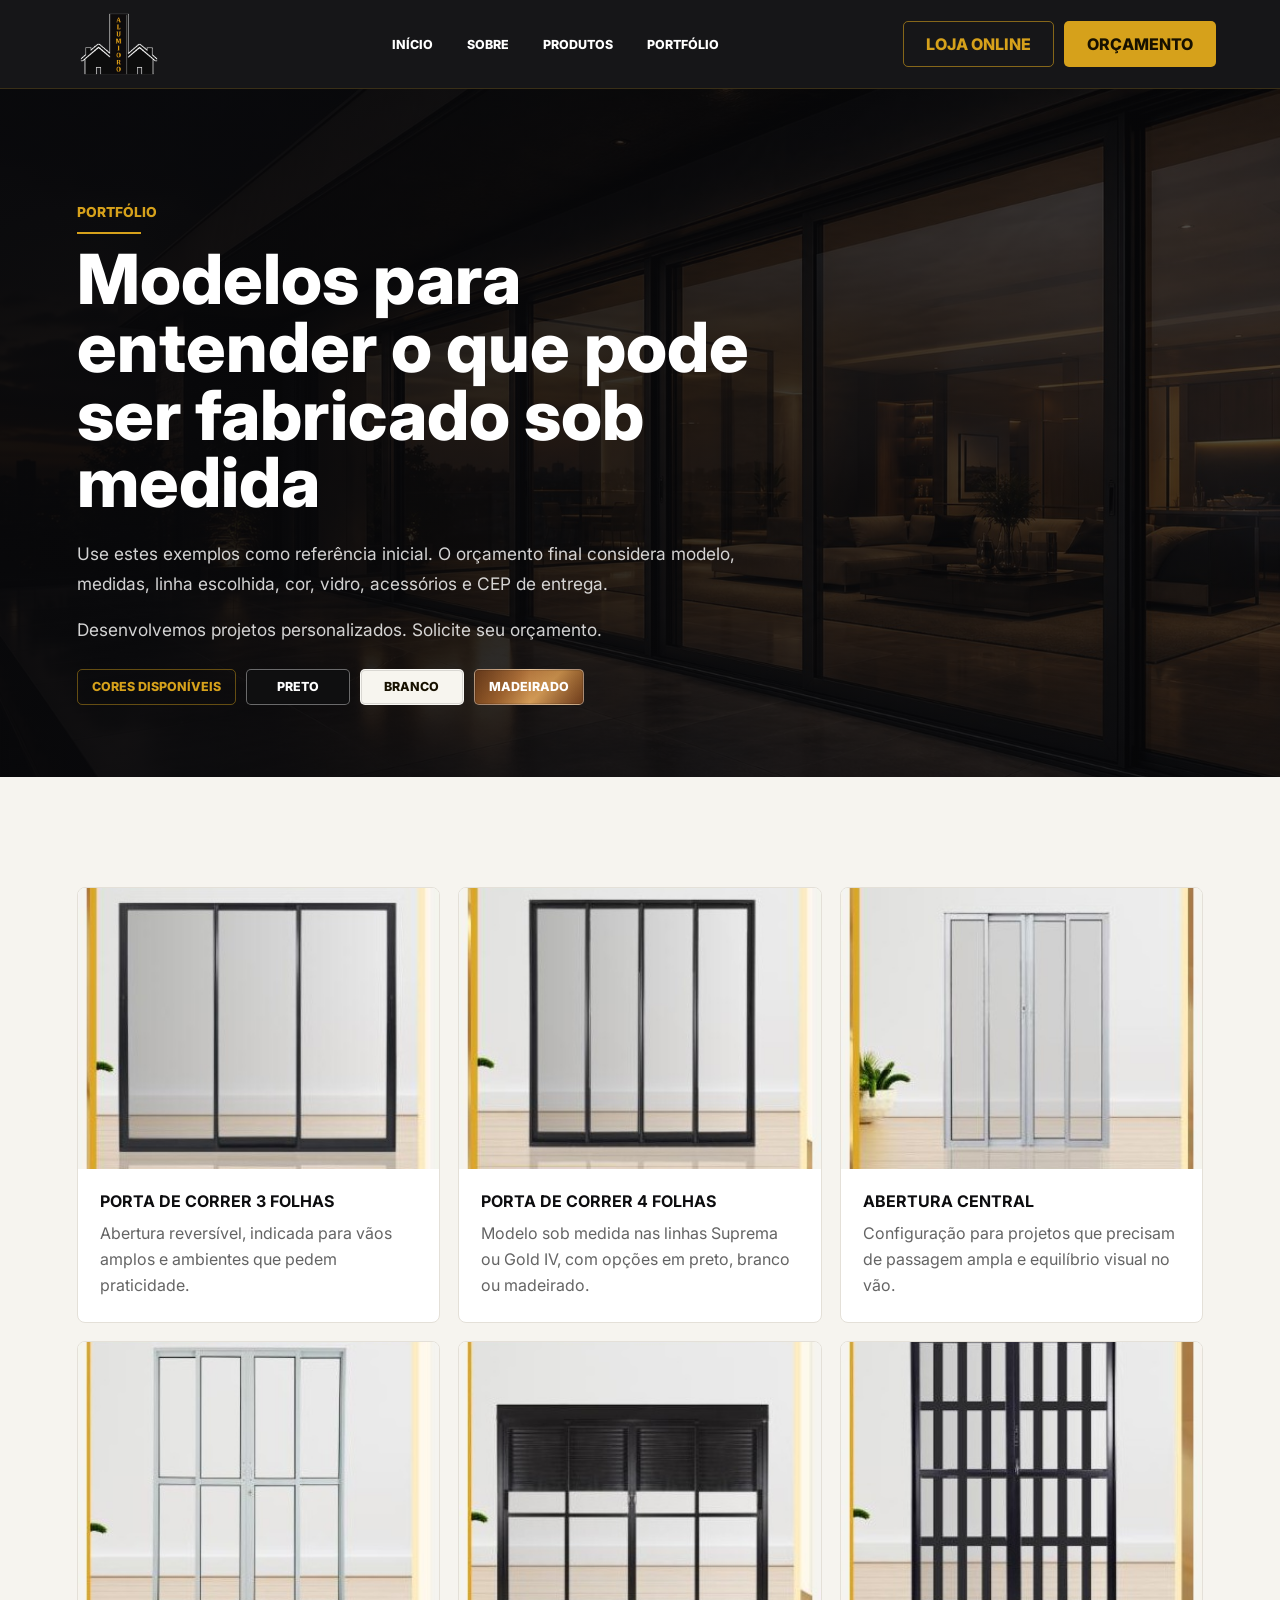
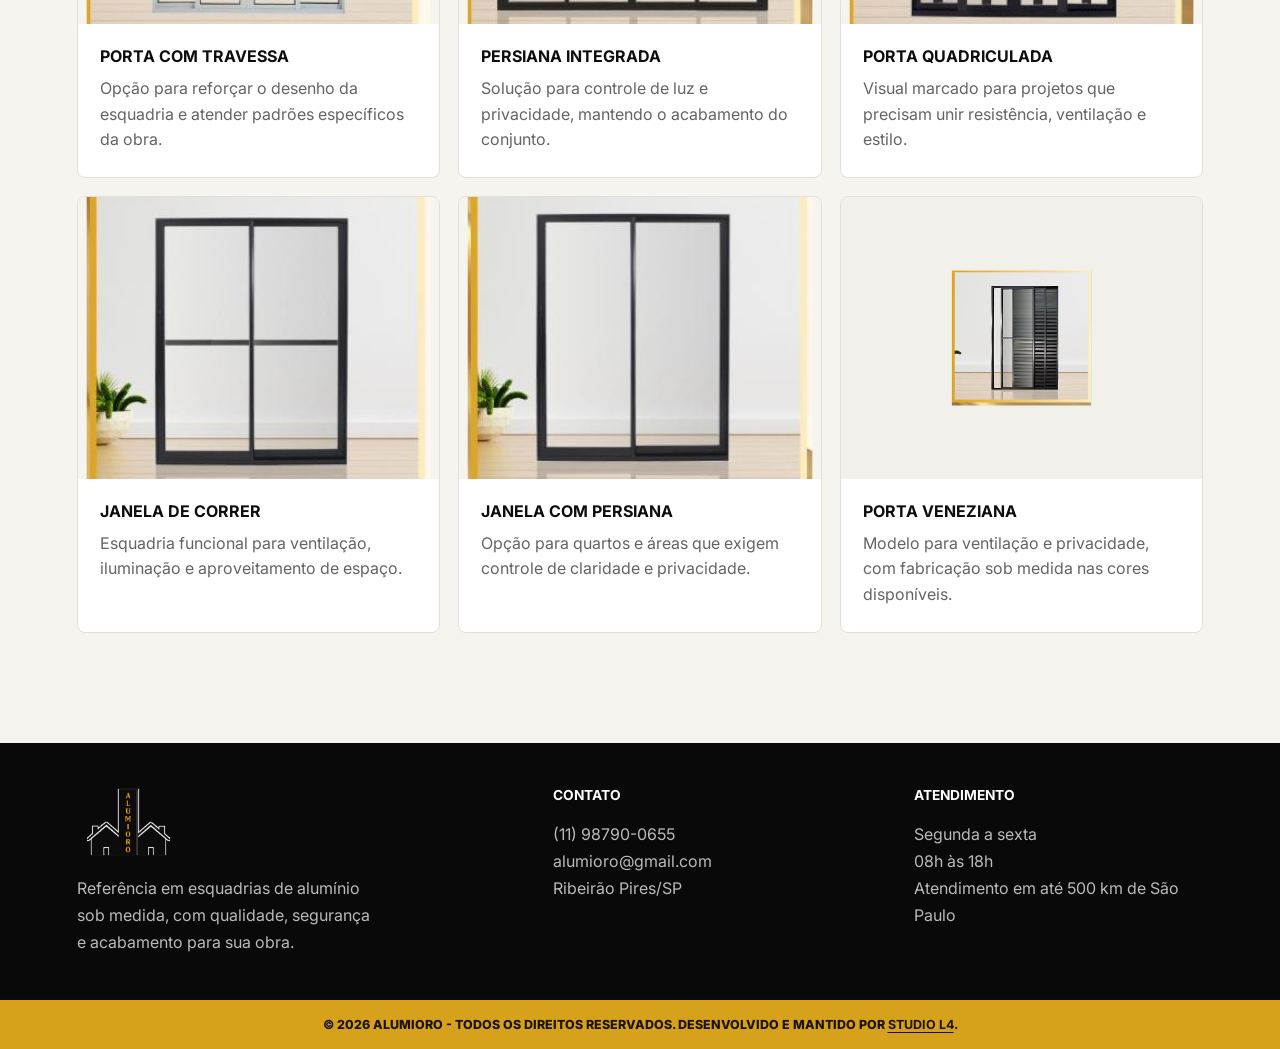
==== demonstracao.html @ f5960795 "Melhora imagem do card porta veneziana" ====
<!doctype html>
<html lang="pt-BR">
  <head>
    <meta charset="utf-8">
    <meta name="viewport" content="width=device-width, initial-scale=1">
    <meta name="description" content="Portfólio de portas, janelas e esquadrias de alumínio sob medida fabricadas pela Alumioro.">
    <title>Portfólio | Alumioro</title>
    <link rel="preconnect" href="https://fonts.googleapis.com">
    <link rel="preconnect" href="https://fonts.gstatic.com" crossorigin>
    <link href="https://fonts.googleapis.com/css2?family=Inter:wght@400;500;600;700;800&display=swap" rel="stylesheet">
    <link rel="stylesheet" href="styles.css">
  </head>
  <body>
    <header class="site-header" data-header>
      <a class="brand" href="index.html#inicio" aria-label="Alumioro">
        <img src="assets/images/logo-menu.png" alt="Alumioro">
      </a>
      <button class="menu-toggle" type="button" aria-label="Abrir menu" aria-expanded="false" data-menu-toggle>
        <span></span>
        <span></span>
        <span></span>
      </button>
      <nav class="site-nav" data-nav>
        <a href="index.html#inicio">Início</a>
        <a href="index.html#sobre">Sobre</a>
        <a href="index.html#produtos">Produtos</a>
        <a href="demonstracao.html">Portfólio</a>
      </nav>
      <div class="header-actions">
        <a class="header-cta online-store" href="https://www.mercadolivre.com.br/pagina/alumioroltda" target="_blank" rel="noopener">Loja online</a>
        <a class="header-cta" href="https://wa.me/5511987900655?text=ALUMIORO%20-%20IZABEL%2C%20ol%C3%A1.%20Envio%20os%20modelos%2C%20medidas%20e%20CEP%20para%20or%C3%A7amento." target="_blank" rel="noopener">Orçamento</a>
      </div>
    </header>

    <main>
      <section class="page-hero">
        <div class="section-heading">
          <p class="eyebrow">Portfólio</p>
          <h1>Modelos para entender o que pode ser fabricado sob medida</h1>
          <p>Use estes exemplos como referência inicial. O orçamento final considera modelo, medidas, linha escolhida, cor, vidro, acessórios e CEP de entrega.</p>
          <p>Desenvolvemos projetos personalizados. Solicite seu orçamento.</p>
          <div class="color-note" aria-label="Cores disponíveis">
            <span>Cores disponíveis</span>
            <strong class="color-swatch color-black">Preto</strong>
            <strong class="color-swatch color-white">Branco</strong>
            <strong class="color-swatch color-wood">Madeirado</strong>
          </div>
        </div>
      </section>

      <section class="section showcase-page">
        <div class="showcase-grid">
          <article class="showcase-card">
            <img src="assets/images/produtos/porta-correr-3-folhas.jpg" alt="Porta de correr de 3 folhas em alumínio">
            <h3>Porta de correr 3 folhas</h3>
            <p>Abertura reversível, indicada para vãos amplos e ambientes que pedem praticidade.</p>
          </article>
          <article class="showcase-card">
            <img src="assets/images/produtos/porta-correr-4-folhas.jpg" alt="Porta de correr de 4 folhas em alumínio">
            <h3>Porta de correr 4 folhas</h3>
            <p>Modelo sob medida nas linhas Suprema ou Gold IV, com opções em preto, branco ou madeirado.</p>
          </article>
          <article class="showcase-card">
            <img src="assets/images/produtos/porta-correr-central.jpg" alt="Porta de correr com abertura central">
            <h3>Abertura central</h3>
            <p>Configuração para projetos que precisam de passagem ampla e equilíbrio visual no vão.</p>
          </article>
          <article class="showcase-card">
            <img src="assets/images/produtos/porta-com-travessa.jpg" alt="Porta de correr com travessa">
            <h3>Porta com travessa</h3>
            <p>Opção para reforçar o desenho da esquadria e atender padrões específicos da obra.</p>
          </article>
          <article class="showcase-card">
            <img src="assets/images/produtos/porta-persiana-integrada.jpg" alt="Porta de correr com persiana integrada">
            <h3>Persiana integrada</h3>
            <p>Solução para controle de luz e privacidade, mantendo o acabamento do conjunto.</p>
          </article>
          <article class="showcase-card">
            <img src="assets/images/produtos/porta-quadriculada.jpg" alt="Porta quadriculada francesa de correr">
            <h3>Porta quadriculada</h3>
            <p>Visual marcado para projetos que precisam unir resistência, ventilação e estilo.</p>
          </article>
          <article class="showcase-card">
            <img src="assets/images/produtos/janela-correr.jpg" alt="Janela de correr em alumínio">
            <h3>Janela de correr</h3>
            <p>Esquadria funcional para ventilação, iluminação e aproveitamento de espaço.</p>
          </article>
          <article class="showcase-card">
            <img src="assets/images/produtos/janela-persiana.jpg" alt="Janela de alumínio com persiana">
            <h3>Janela com persiana</h3>
            <p>Opção para quartos e áreas que exigem controle de claridade e privacidade.</p>
          </article>
          <article class="showcase-card">
            <img src="assets/images/produtos/janela-veneziana.jpg" alt="Porta veneziana em alumínio">
            <h3>Porta Veneziana</h3>
            <p>Modelo para ventilação e privacidade, com fabricação sob medida nas cores disponíveis.</p>
          </article>
        </div>
      </section>

    </main>

    <footer class="site-footer">
      <div class="footer-grid">
        <div class="footer-brand">
          <img src="assets/images/logo-menu.png" alt="Alumioro">
          <p>Referência em esquadrias de alumínio sob medida, com qualidade, segurança e acabamento para sua obra.</p>
        </div>
        <div>
          <h2>Contato</h2>
          <a href="https://wa.me/5511987900655?text=ALUMIORO%20-%20IZABEL%20agradece%20seu%20contato.%20Envie%20os%20modelos%20e%20medidas%20que%20precisa%2C%20com%20o%20CEP%20da%20regi%C3%A3o%20de%20entrega%2C%20que%20fa%C3%A7o%20seu%20or%C3%A7amento!" target="_blank" rel="noopener">(11) 98790-0655</a>
          <a href="mailto:alumioro@gmail.com">alumioro@gmail.com</a>
          <p>Ribeirão Pires/SP</p>
        </div>
        <div>
          <h2>Atendimento</h2>
          <p>Segunda a sexta</p>
          <p>08h às 18h</p>
          <p>Atendimento em até 500 km de São Paulo</p>
        </div>
      </div>
      <div class="footer-bottom">
        <p>© 2026 Alumioro - Todos os direitos reservados. Desenvolvido e mantido por <a href="https://studiol4rj-design.github.io/studiol4/" target="_blank" rel="noopener"><strong>Studio L4</strong></a>.</p>
      </div>
    </footer>

    <script src="script.js"></script>
  </body>
</html>
---- styles.css ----
:root {
  --ink: #0d0d0f;
  --panel: #151517;
  --muted: #646464;
  --line: #e4e0d8;
  --paper: #f6f4ef;
  --gold: #d6a11b;
  --gold-dark: #9b6e08;
  --white: #ffffff;
}

* {
  box-sizing: border-box;
}

html {
  scroll-behavior: smooth;
}

body {
  margin: 0;
  font-family: "Inter", Arial, sans-serif;
  color: var(--ink);
  background: var(--paper);
}

img {
  display: block;
  max-width: 100%;
}

a {
  color: inherit;
  text-decoration: none;
}

.showroom-modal {
  position: fixed;
  inset: 0;
  z-index: 60;
  display: grid;
  place-items: center;
  padding: 20px;
  background: rgba(0, 0, 0, 0.68);
}

.showroom-modal.is-hidden {
  display: none;
}

.showroom-card {
  position: relative;
  width: min(460px, 100%);
  padding: 34px;
  border: 1px solid rgba(214, 161, 27, 0.42);
  border-radius: 8px;
  color: var(--white);
  background: #101012;
  box-shadow: 0 26px 80px rgba(0, 0, 0, 0.45);
}

.showroom-card h2 {
  margin-bottom: 14px;
  font-size: clamp(1.8rem, 5vw, 2.6rem);
  line-height: 1.05;
}

.showroom-card p:not(.eyebrow) {
  margin-bottom: 22px;
  color: rgba(255, 255, 255, 0.78);
  line-height: 1.6;
}

.showroom-close {
  position: absolute;
  top: 10px;
  right: 10px;
  width: 36px;
  height: 36px;
  border: 0;
  color: rgba(255, 255, 255, 0.74);
  background: transparent;
  font-size: 2rem;
  line-height: 1;
  cursor: pointer;
}

.showroom-close:hover,
.showroom-close:focus-visible {
  color: var(--gold);
}

.showroom-fixed {
  position: fixed;
  right: 18px;
  bottom: 18px;
  z-index: 30;
  display: grid;
  gap: 2px;
  min-width: 190px;
  padding: 12px 16px;
  border-radius: 8px;
  border: 1px solid rgba(214, 161, 27, 0.5);
  color: #171100;
  background: var(--gold);
  box-shadow: 0 16px 34px rgba(0, 0, 0, 0.25);
  text-transform: uppercase;
}

.showroom-fixed span {
  font-size: 0.7rem;
  font-weight: 800;
}

.showroom-fixed strong {
  font-size: 1rem;
}

.site-header {
  position: sticky;
  top: 0;
  z-index: 20;
  display: grid;
  grid-template-columns: 140px 1fr 310px;
  align-items: center;
  gap: 28px;
  min-height: 86px;
  padding: 12px clamp(18px, 5vw, 72px);
  background: rgba(13, 13, 15, 0.96);
  color: var(--white);
  border-bottom: 1px solid rgba(214, 161, 27, 0.18);
}

.brand img {
  width: 110px;
  height: 64px;
  object-fit: contain;
}

.site-nav {
  justify-self: center;
  display: flex;
  align-items: center;
  gap: clamp(16px, 3vw, 34px);
  font-size: 0.78rem;
  font-weight: 800;
  text-transform: uppercase;
}

.site-nav a {
  position: relative;
  padding: 12px 0;
}

.site-nav a::after {
  position: absolute;
  left: 0;
  bottom: 4px;
  width: 0;
  height: 2px;
  content: "";
  background: var(--gold);
  transition: width 180ms ease;
}

.site-nav a:hover::after,
.site-nav a:focus-visible::after {
  width: 100%;
}

.header-actions {
  display: flex;
  align-items: center;
  justify-content: flex-end;
  gap: 10px;
}

.header-cta,
.button {
  display: inline-flex;
  align-items: center;
  justify-content: center;
  min-height: 46px;
  padding: 0 22px;
  border-radius: 5px;
  border: 1px solid transparent;
  font-weight: 800;
  text-transform: uppercase;
  white-space: nowrap;
  letter-spacing: 0;
}

.header-cta,
.button.primary {
  background: var(--gold);
  color: #171100;
}

.header-cta.online-store {
  border-color: rgba(214, 161, 27, 0.58);
  background: transparent;
  color: var(--gold);
}

.button.secondary {
  border-color: rgba(255, 255, 255, 0.42);
  color: var(--white);
}

.button.secondary.dark {
  border-color: rgba(214, 161, 27, 0.72);
  color: var(--gold);
}

.menu-toggle {
  display: none;
  width: 44px;
  height: 44px;
  padding: 0;
  border: 0;
  background: transparent;
}

.menu-toggle span {
  display: block;
  width: 24px;
  height: 2px;
  margin: 5px auto;
  background: var(--white);
}

.hero {
  position: relative;
  min-height: calc(100vh - 86px);
  display: grid;
  align-items: center;
  overflow: hidden;
  padding: clamp(56px, 9vw, 118px) clamp(20px, 6vw, 86px);
  color: var(--white);
  background:
    linear-gradient(90deg, rgba(8, 8, 10, 0.98) 0%, rgba(8, 8, 10, 0.84) 36%, rgba(8, 8, 10, 0.35) 66%, rgba(8, 8, 10, 0.08) 100%),
    linear-gradient(180deg, rgba(8, 8, 10, 0.18), rgba(8, 8, 10, 0.3)),
    url("assets/images/hero-esquadrias.jpg") center right / cover no-repeat;
}

.hero-content {
  position: relative;
  z-index: 2;
  width: min(720px, 100%);
}

.eyebrow {
  margin: 0 0 12px;
  color: var(--gold);
  font-size: 0.86rem;
  font-weight: 800;
  text-transform: uppercase;
}

.eyebrow::after {
  display: block;
  width: 64px;
  height: 2px;
  margin-top: 12px;
  content: "";
  background: var(--gold);
}

.section-heading.center .eyebrow::after {
  margin-inline: auto;
}

h1,
h2,
h3,
p {
  margin-top: 0;
}

h1 {
  max-width: 680px;
  margin-bottom: 22px;
  font-size: clamp(2.6rem, 7vw, 5.9rem);
  line-height: 0.98;
  font-weight: 800;
}

.hero-copy {
  max-width: 560px;
  margin-bottom: 30px;
  color: rgba(255, 255, 255, 0.88);
  font-size: clamp(1.04rem, 2vw, 1.28rem);
  line-height: 1.65;
}

.hero-actions {
  display: flex;
  flex-wrap: wrap;
  gap: 14px;
  margin-bottom: 38px;
}

.hero-budget {
  gap: 10px;
  min-height: 52px;
  padding-inline: 24px;
  box-shadow: 0 14px 28px rgba(214, 161, 27, 0.24);
}

.hero-budget svg {
  width: 20px;
  height: 20px;
}

.hero-budget svg path,
.hero-budget svg rect {
  fill: none;
  stroke: currentColor;
  stroke-width: 2.2;
  stroke-linecap: round;
  stroke-linejoin: round;
}

.hero-points {
  display: grid;
  grid-template-columns: repeat(3, minmax(0, 1fr));
  gap: 0;
  max-width: 680px;
}

.hero-points span {
  min-height: 86px;
  display: flex;
  flex-direction: column;
  align-items: center;
  justify-content: center;
  gap: 10px;
  padding: 10px 18px;
  color: rgba(255, 255, 255, 0.86);
  font-size: 0.83rem;
  font-weight: 800;
  text-align: center;
  text-transform: uppercase;
}

.hero-points span + span {
  border-left: 1px solid rgba(255, 255, 255, 0.16);
}

.hero-points svg {
  width: 52px;
  height: 52px;
  color: var(--gold);
}

.hero-points svg path,
.hero-points svg circle {
  fill: none;
  stroke: currentColor;
  stroke-width: 3.2;
  stroke-linecap: round;
  stroke-linejoin: round;
}

.intro-strip {
  padding: 18px clamp(20px, 6vw, 86px);
  background: var(--gold);
  color: #1b1300;
  font-weight: 800;
  text-align: center;
}

.intro-strip p {
  margin: 0;
  font-size: clamp(1.06rem, 2vw, 1.45rem);
  line-height: 1.2;
}

.section {
  padding: clamp(64px, 9vw, 110px) clamp(20px, 6vw, 86px);
}

.page-hero {
  padding: clamp(64px, 9vw, 118px) clamp(20px, 6vw, 86px) clamp(40px, 6vw, 72px);
  color: var(--white);
  background:
    linear-gradient(90deg, rgba(8, 8, 10, 0.94), rgba(8, 8, 10, 0.7)),
    url("assets/images/hero-esquadrias.jpg") center right / cover no-repeat;
}

.page-hero .section-heading {
  margin-bottom: 0;
}

.page-hero h1 {
  font-size: clamp(2.4rem, 5.4vw, 4.8rem);
}

.page-hero p:not(.eyebrow) {
  max-width: 680px;
  color: rgba(255, 255, 255, 0.82);
  font-size: 1.08rem;
  line-height: 1.7;
}

.color-note {
  display: flex;
  flex-wrap: wrap;
  gap: 10px;
  align-items: center;
  margin-top: 24px;
}

.color-note span,
.color-swatch {
  display: inline-flex;
  align-items: center;
  justify-content: center;
  min-height: 36px;
  padding: 0 14px;
  border-radius: 5px;
  font-size: 0.78rem;
  font-weight: 800;
  text-transform: uppercase;
}

.color-note span {
  color: var(--gold);
  border: 1px solid rgba(214, 161, 27, 0.44);
}

.color-swatch {
  min-width: 104px;
  border: 1px solid rgba(255, 255, 255, 0.38);
  box-shadow: inset 0 0 0 1px rgba(0, 0, 0, 0.12);
}

.color-black {
  color: var(--white);
  background: #0f0f10;
}

.color-white {
  color: #171100;
  background: #f7f5ef;
}

.color-wood {
  color: #ffffff;
  background:
    linear-gradient(90deg, rgba(77, 42, 18, 0.32), rgba(255, 255, 255, 0.08), rgba(77, 42, 18, 0.26)),
    linear-gradient(135deg, #6f3f1d 0%, #a7652a 36%, #d0944a 62%, #7a431f 100%);
}

.section-heading {
  max-width: 760px;
  margin-bottom: 32px;
}

.section-heading.center {
  margin-inline: auto;
  text-align: center;
}

.section h2 {
  font-size: clamp(2rem, 4vw, 3.2rem);
  line-height: 1.08;
}

.about-grid {
  display: grid;
  grid-template-columns: repeat(2, minmax(0, 1fr));
  gap: 28px;
  color: #343434;
  font-size: 1.08rem;
  line-height: 1.8;
}

.about {
  padding-block: clamp(42px, 5vw, 68px);
}

.about .section-heading {
  margin-bottom: 22px;
}

.values-grid {
  display: grid;
  grid-template-columns: repeat(3, minmax(0, 1fr));
  gap: 16px;
  margin-top: 20px;
}

.values-grid article {
  min-height: 190px;
  padding: 26px;
  border-left: 4px solid var(--gold);
  border-radius: 8px;
  background: var(--white);
}

.values-grid h3 {
  margin-bottom: 12px;
  font-size: 0.96rem;
  text-transform: uppercase;
}

.values-grid p {
  margin-bottom: 0;
  color: var(--muted);
  line-height: 1.65;
}

.products {
  padding-block: clamp(32px, 4.5vw, 54px);
  background: var(--white);
}

.products .section-heading {
  margin-bottom: 22px;
}

.product-grid {
  display: grid;
  grid-template-columns: repeat(4, minmax(0, 1fr));
  gap: 16px;
}

.product-card {
  min-height: 220px;
  padding: 24px 22px;
  border: 1px solid var(--line);
  border-radius: 8px;
  background: #fbfaf7;
  box-shadow: 0 12px 32px rgba(0, 0, 0, 0.05);
  text-align: center;
}

.product-visual {
  width: 104px;
  height: 80px;
  margin: 0 auto 18px;
  padding: 8px;
  color: var(--gold-dark);
  border: 0;
  border-radius: 0;
  background: transparent;
}

.product-visual rect,
.product-visual line,
.product-visual path,
.product-visual circle {
  fill: none;
  stroke: currentColor;
  stroke-width: 5;
  stroke-linecap: round;
  stroke-linejoin: round;
}

.product-card h3 {
  margin-bottom: 10px;
  font-size: 1rem;
  text-transform: uppercase;
}

.product-card p {
  margin-bottom: 0;
  color: var(--muted);
  line-height: 1.6;
}

.projects {
  padding-block: clamp(42px, 5vw, 68px);
  color: var(--white);
  background: var(--panel);
}

.projects .section-heading {
  margin-bottom: 22px;
}

.projects-grid {
  display: grid;
  grid-template-columns: repeat(4, minmax(0, 1fr));
  gap: 14px;
}

.projects-grid img {
  width: 100%;
  aspect-ratio: 1.22 / 1;
  object-fit: cover;
  object-position: center;
  border-radius: 4px;
  border: 1px solid rgba(214, 161, 27, 0.22);
}

.projects-action {
  display: flex;
  justify-content: center;
  margin-top: 18px;
}

.trust-band {
  display: grid;
  grid-template-columns: repeat(4, minmax(0, 1fr));
  padding: 0 clamp(20px, 6vw, 86px);
  background: var(--white);
}

.trust-band article {
  position: relative;
  display: grid;
  grid-template-columns: auto 1fr;
  gap: 18px;
  align-items: center;
  min-height: 118px;
  padding: 24px 24px;
  background: var(--white);
}

.trust-band article:not(:last-child)::after {
  position: absolute;
  top: 22px;
  right: 0;
  bottom: 22px;
  width: 1px;
  content: "";
  background: #e5e5e5;
}

.trust-icon {
  width: 54px;
  height: 54px;
  color: var(--gold);
  flex-shrink: 0;
}

.trust-icon path,
.trust-icon circle {
  fill: none;
  stroke: currentColor;
  stroke-width: 3;
  stroke-linecap: round;
  stroke-linejoin: round;
}

.trust-band h3 {
  margin-bottom: 6px;
  font-size: 0.86rem;
  color: var(--ink);
  font-weight: 800;
  text-transform: uppercase;
}

.trust-band p {
  margin-bottom: 0;
  color: var(--muted);
  font-size: 0.86rem;
  line-height: 1.45;
}

.showcase {
  background: var(--paper);
}

.showcase-page {
  background: var(--paper);
}

.showcase-grid {
  display: grid;
  grid-template-columns: repeat(3, minmax(0, 1fr));
  gap: 18px;
}

.showcase-card {
  overflow: hidden;
  border: 1px solid var(--line);
  border-radius: 8px;
  background: var(--white);
}

.showcase-card img {
  width: 100%;
  aspect-ratio: 1 / 0.78;
  object-fit: cover;
  background: #f1eee7;
}

.showcase-card h3 {
  margin: 22px 22px 10px;
  font-size: 1rem;
  text-transform: uppercase;
}

.showcase-card p {
  margin: 0 22px 24px;
  color: var(--muted);
  line-height: 1.6;
}

.catalog {
  color: var(--white);
  background: var(--panel);
}

.line-grid {
  display: grid;
  grid-template-columns: repeat(3, minmax(0, 1fr));
  gap: 16px;
}

.line-grid article {
  min-height: 220px;
  padding: 30px;
  border: 1px solid rgba(214, 161, 27, 0.28);
  border-radius: 8px;
  background: #241e13;
}

.line-grid h3 {
  margin-bottom: 14px;
  color: var(--gold);
  font-size: 1.12rem;
  text-transform: uppercase;
}

.line-grid p {
  margin-bottom: 0;
  color: rgba(255, 255, 255, 0.78);
  line-height: 1.7;
}

.site-footer {
  color: rgba(255, 255, 255, 0.76);
  background: #09090a;
}

.footer-grid {
  display: grid;
  grid-template-columns: 1.4fr 1fr 1fr;
  gap: clamp(28px, 6vw, 72px);
  padding: 44px clamp(20px, 6vw, 86px);
}

.footer-brand img {
  width: 104px;
  height: 70px;
  margin-bottom: 18px;
  object-fit: contain;
}

.site-footer h2 {
  margin: 0 0 18px;
  color: var(--white);
  font-size: 0.86rem;
  text-transform: uppercase;
}

.site-footer p,
.site-footer a {
  display: block;
  margin: 0;
  color: rgba(255, 255, 255, 0.72);
  line-height: 1.7;
}

.footer-grid a:hover,
.footer-grid a:focus-visible {
  color: var(--gold);
}

.footer-brand p {
  max-width: 300px;
}

.footer-bottom {
  padding: 14px clamp(20px, 6vw, 86px);
  color: #1b1300;
  background: var(--gold);
  font-size: 0.78rem;
  font-weight: 800;
  text-align: center;
  text-transform: uppercase;
}

.footer-bottom p {
  color: #1b1300;
  line-height: 1.4;
}

.footer-bottom a {
  display: inline;
  color: #1b1300;
  text-decoration: underline;
  text-underline-offset: 3px;
}

.footer-bottom a:hover,
.footer-bottom a:focus-visible {
  color: #000000;
}

@media (max-width: 900px) {
  .site-header {
    grid-template-columns: auto auto;
  }

  .menu-toggle {
    display: block;
    justify-self: end;
  }

  .site-nav,
  .header-actions {
    display: none;
  }

  .site-header.is-open .site-nav {
    grid-column: 1 / -1;
    display: grid;
    justify-self: stretch;
    gap: 0;
    padding-top: 8px;
  }

  .site-header.is-open .header-actions {
    grid-column: 1 / -1;
    display: flex;
    justify-content: stretch;
  }

  .site-header.is-open .header-cta {
    flex: 1;
  }

  .hero {
    min-height: auto;
  }

  .hero-points,
  .about-grid,
  .values-grid,
  .product-grid,
  .projects-grid,
  .trust-band,
  .showcase-grid,
  .line-grid,
  .footer-grid {
    grid-template-columns: 1fr;
  }

}

@media (max-width: 560px) {
  .site-header {
    min-height: 74px;
    padding-inline: 16px;
  }

  .brand img {
    width: 92px;
    height: 54px;
  }

  .hero {
    padding: 48px 18px;
  }

  .hero-actions .button {
    width: 100%;
  }

  .section {
    padding: 54px 18px;
  }

  .showroom-fixed {
    right: 12px;
    bottom: 12px;
    min-width: 0;
    padding: 10px 12px;
  }
}
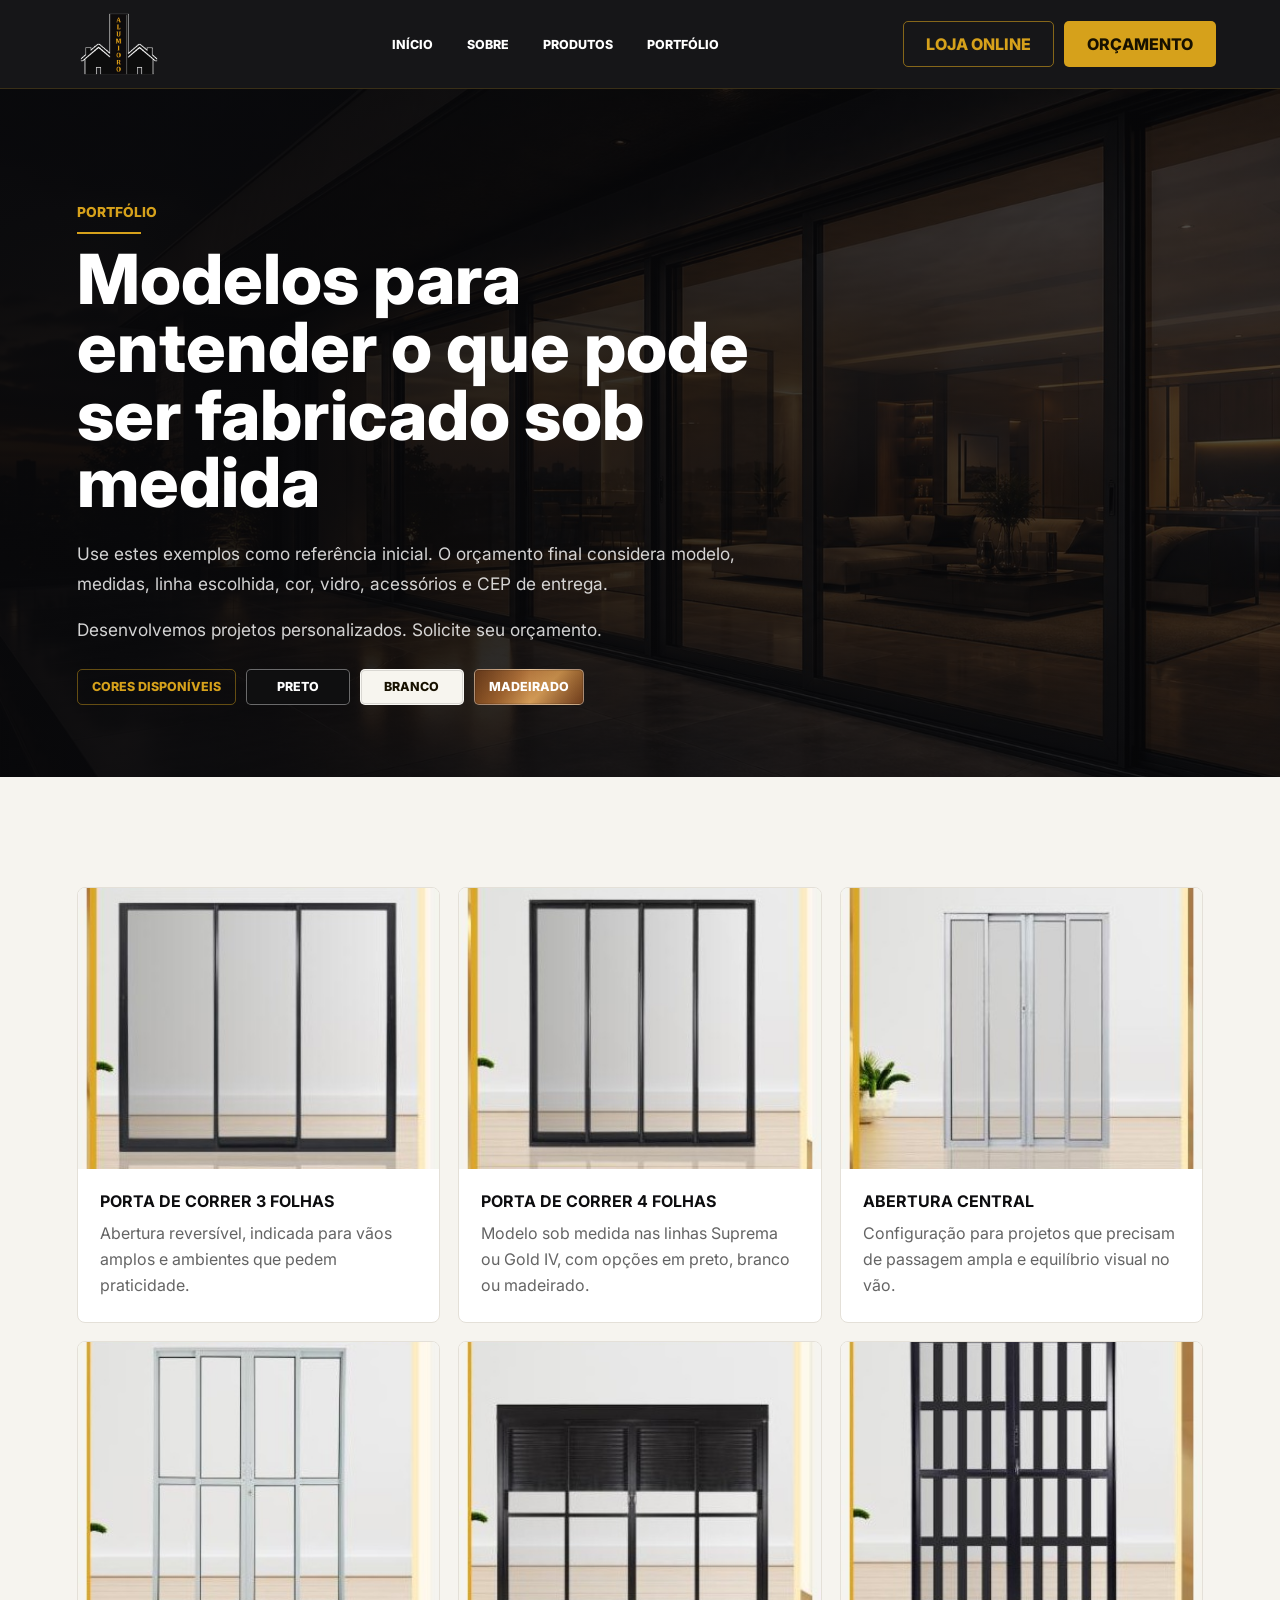
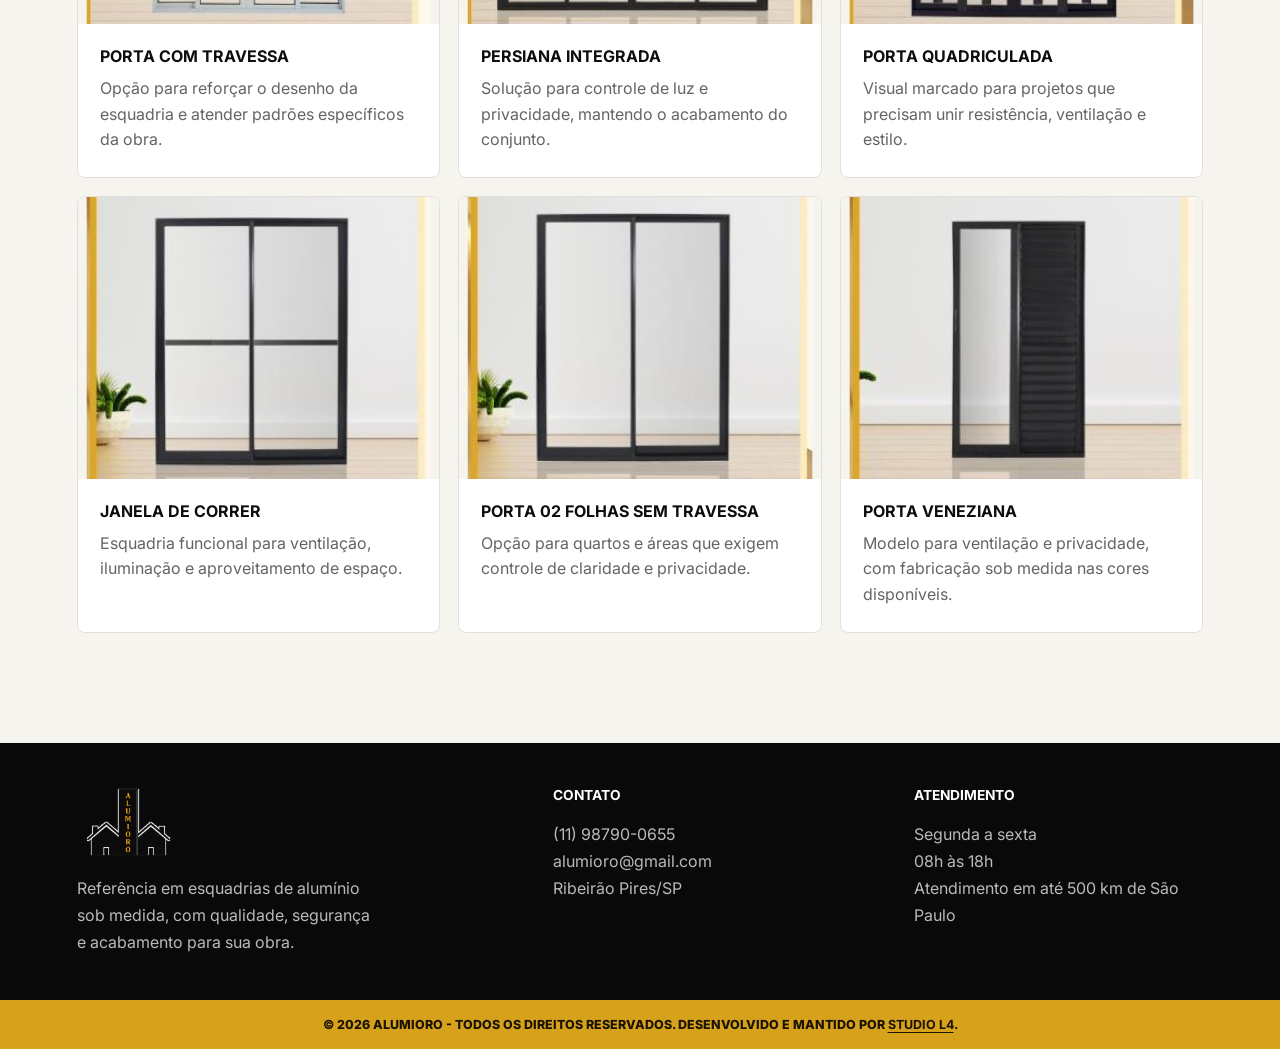
==== commit 5fb494a3: "Atualiza nome do card porta sem travessa" ====
--- a/demonstracao.html
+++ b/demonstracao.html
@@ -86,8 +86,8 @@
             <p>Esquadria funcional para ventilação, iluminação e aproveitamento de espaço.</p>
           </article>
           <article class="showcase-card">
-            <img src="assets/images/produtos/janela-persiana.jpg" alt="Janela de alumínio com persiana">
-            <h3>Janela com persiana</h3>
+            <img src="assets/images/produtos/janela-persiana.jpg" alt="Porta 02 folhas sem travessa em alumínio">
+            <h3>Porta 02 Folhas sem travessa</h3>
             <p>Opção para quartos e áreas que exigem controle de claridade e privacidade.</p>
           </article>
           <article class="showcase-card">
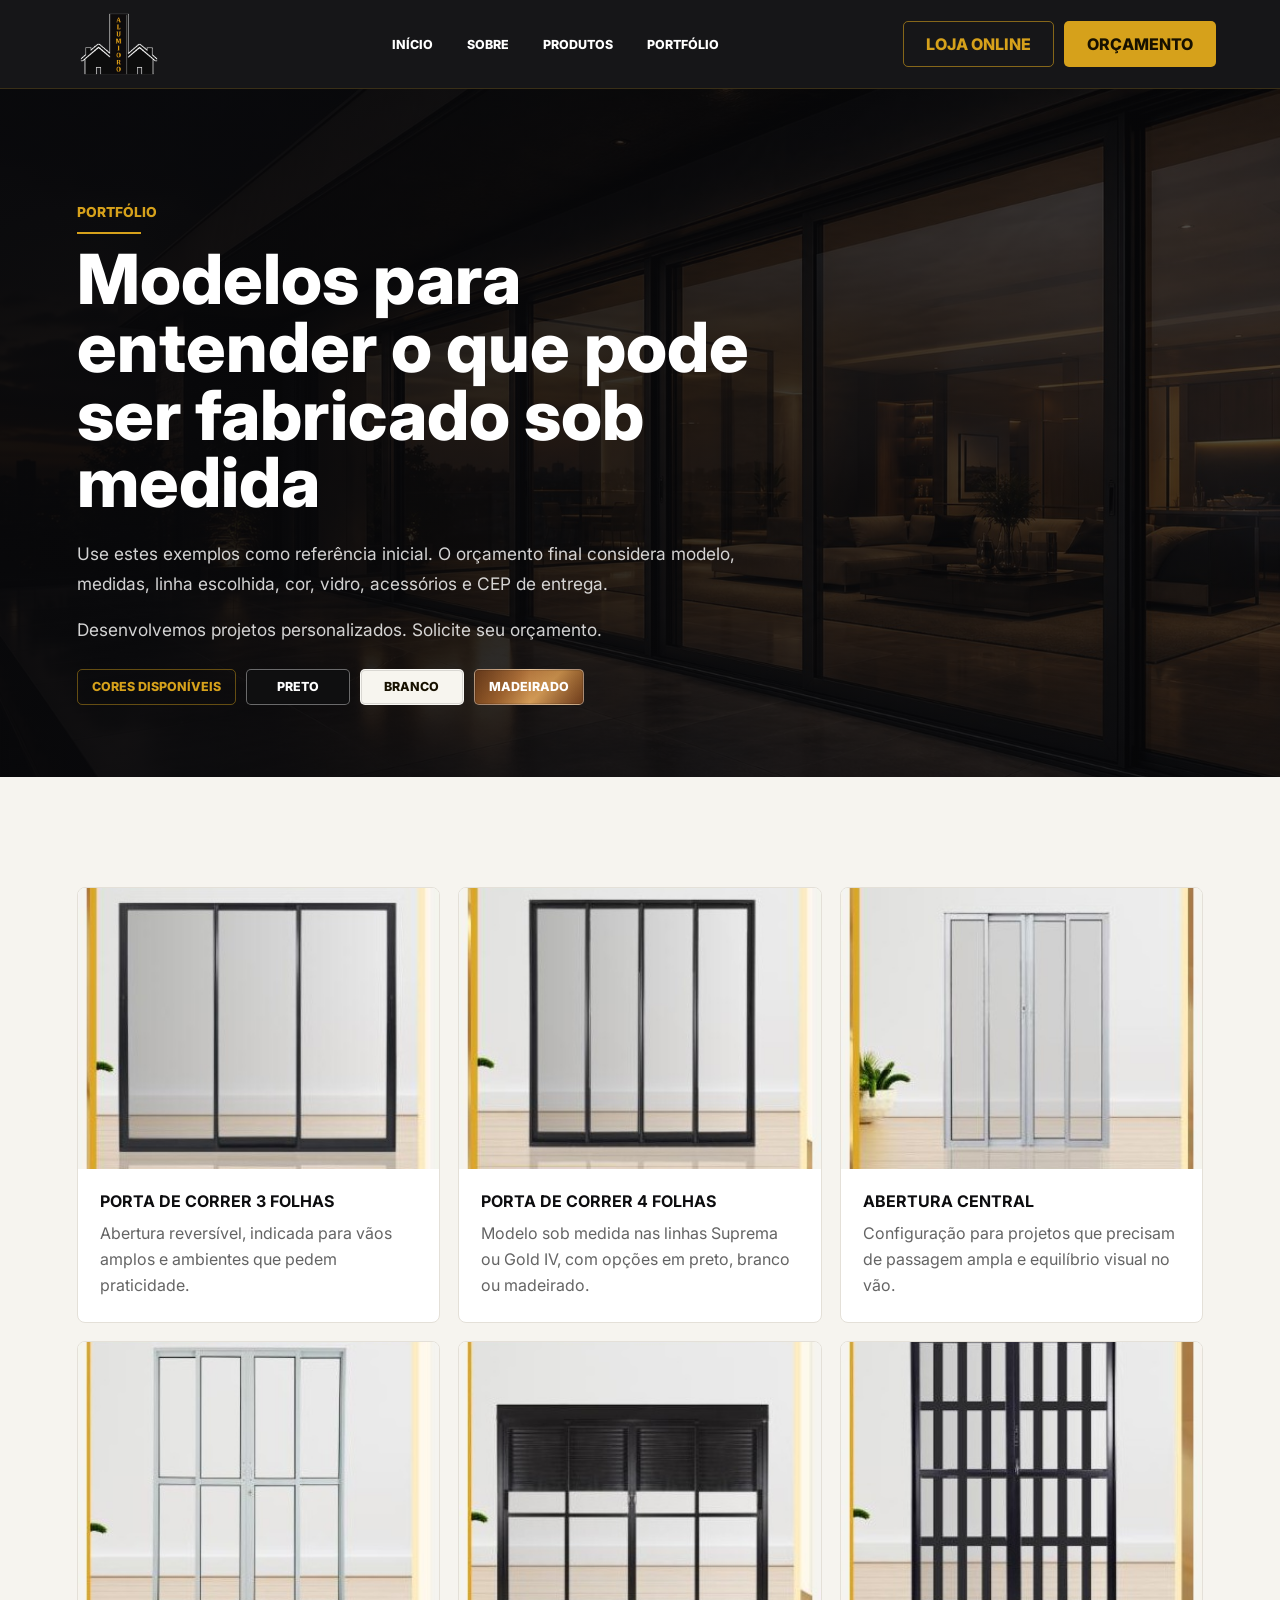
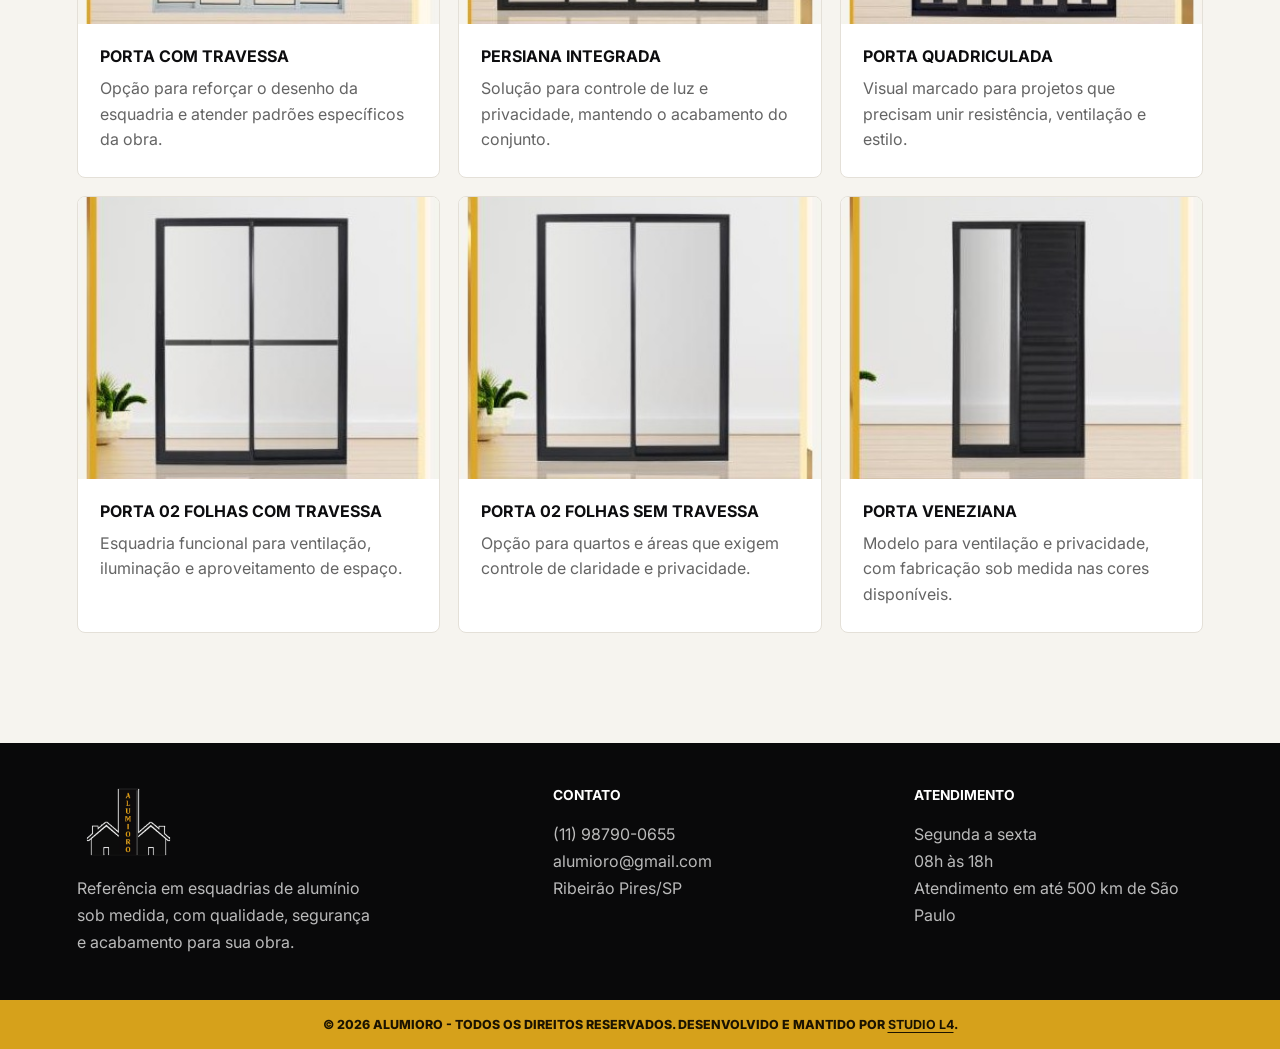
==== commit 1f3aefdf: "Atualiza nome do card porta com travessa" ====
--- a/demonstracao.html
+++ b/demonstracao.html
@@ -81,8 +81,8 @@
             <p>Visual marcado para projetos que precisam unir resistência, ventilação e estilo.</p>
           </article>
           <article class="showcase-card">
-            <img src="assets/images/produtos/janela-correr.jpg" alt="Janela de correr em alumínio">
-            <h3>Janela de correr</h3>
+            <img src="assets/images/produtos/janela-correr.jpg" alt="Porta 02 folhas com travessa em alumínio">
+            <h3>Porta 02 FOLHAS COM TRAVESSA</h3>
             <p>Esquadria funcional para ventilação, iluminação e aproveitamento de espaço.</p>
           </article>
           <article class="showcase-card">
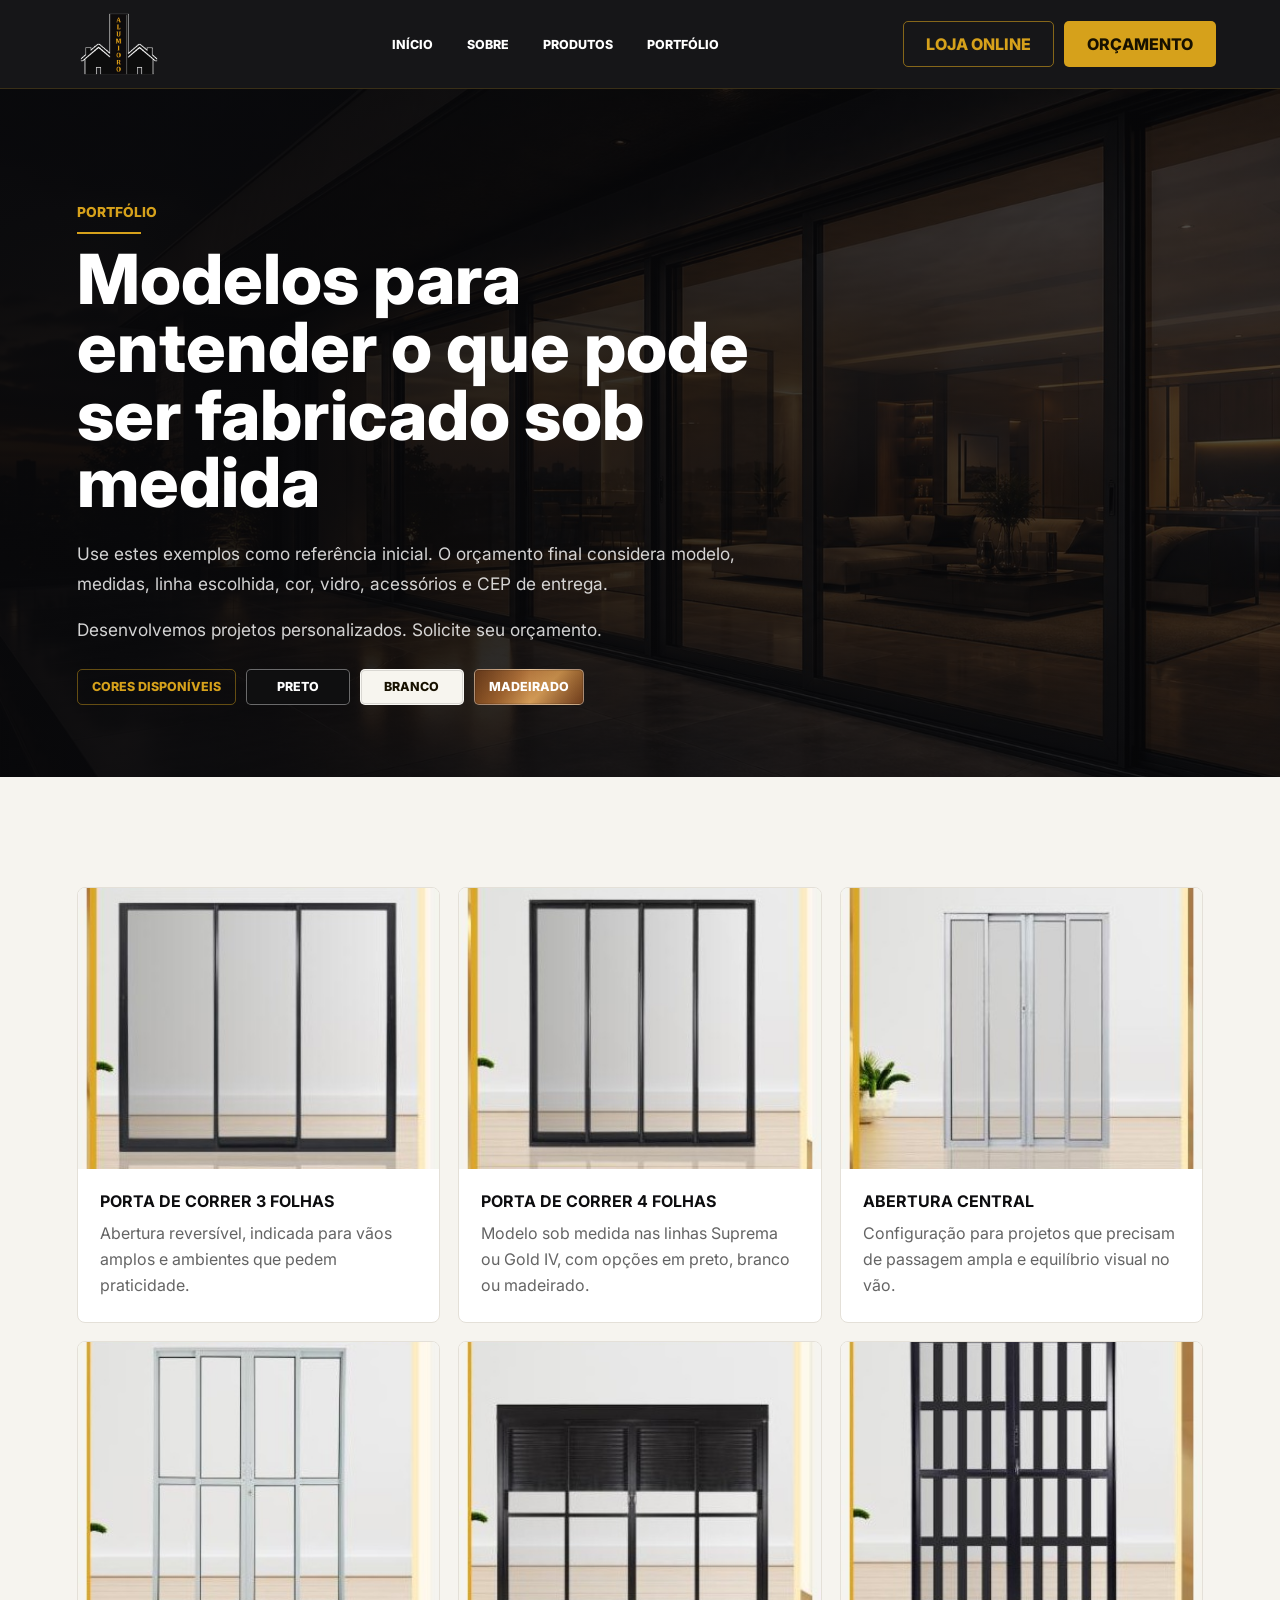
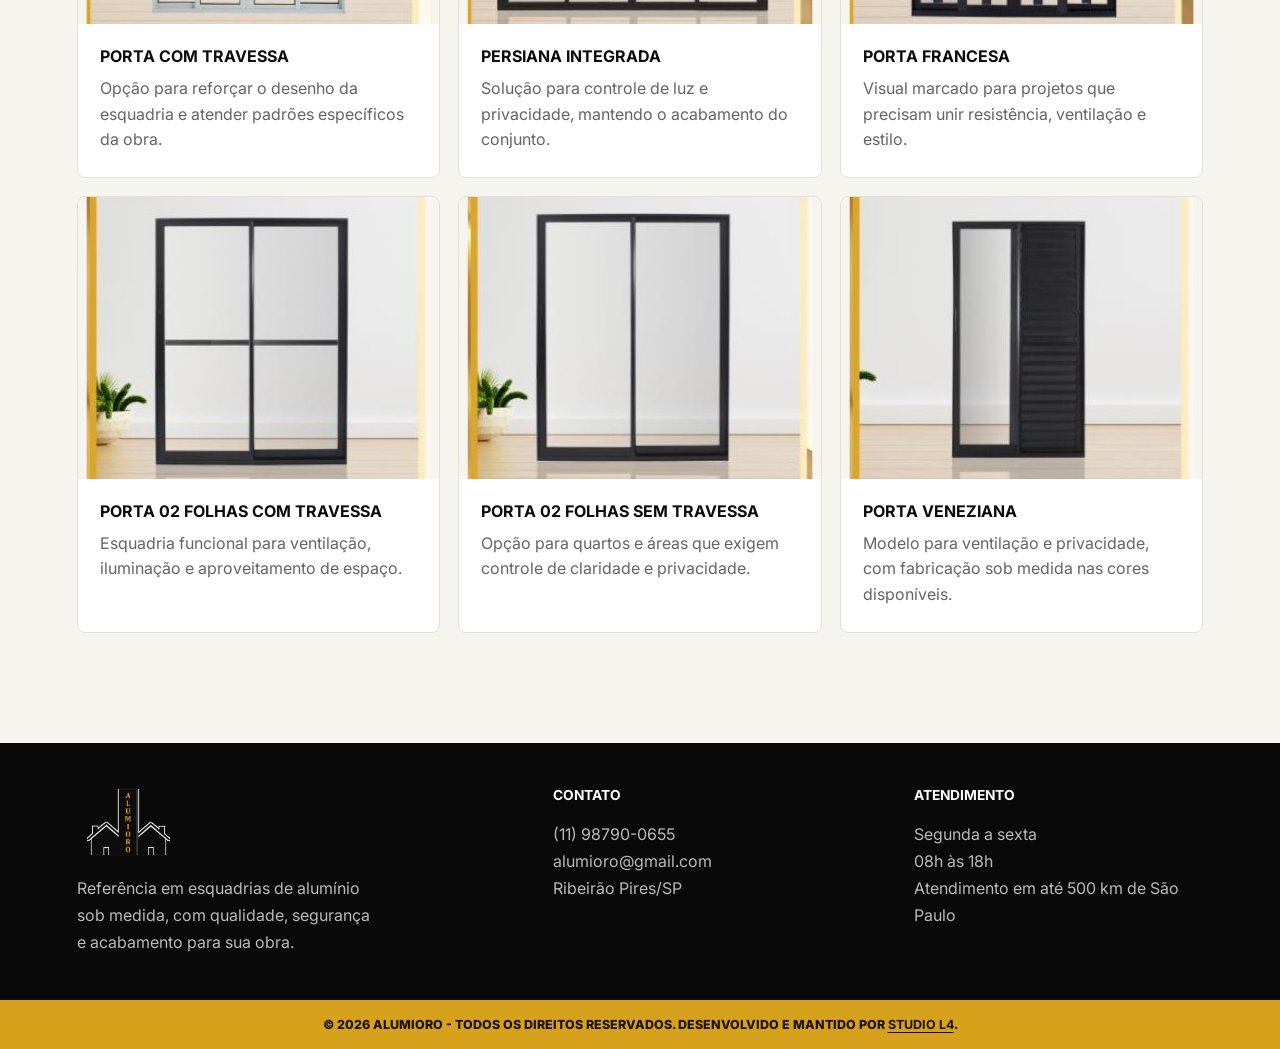
==== commit 9364d5dd: "Atualiza nome do card porta francesa" ====
--- a/demonstracao.html
+++ b/demonstracao.html
@@ -76,8 +76,8 @@
             <p>Solução para controle de luz e privacidade, mantendo o acabamento do conjunto.</p>
           </article>
           <article class="showcase-card">
-            <img src="assets/images/produtos/porta-quadriculada.jpg" alt="Porta quadriculada francesa de correr">
-            <h3>Porta quadriculada</h3>
+            <img src="assets/images/produtos/porta-quadriculada.jpg" alt="Porta francesa de correr">
+            <h3>porta francesa</h3>
             <p>Visual marcado para projetos que precisam unir resistência, ventilação e estilo.</p>
           </article>
           <article class="showcase-card">
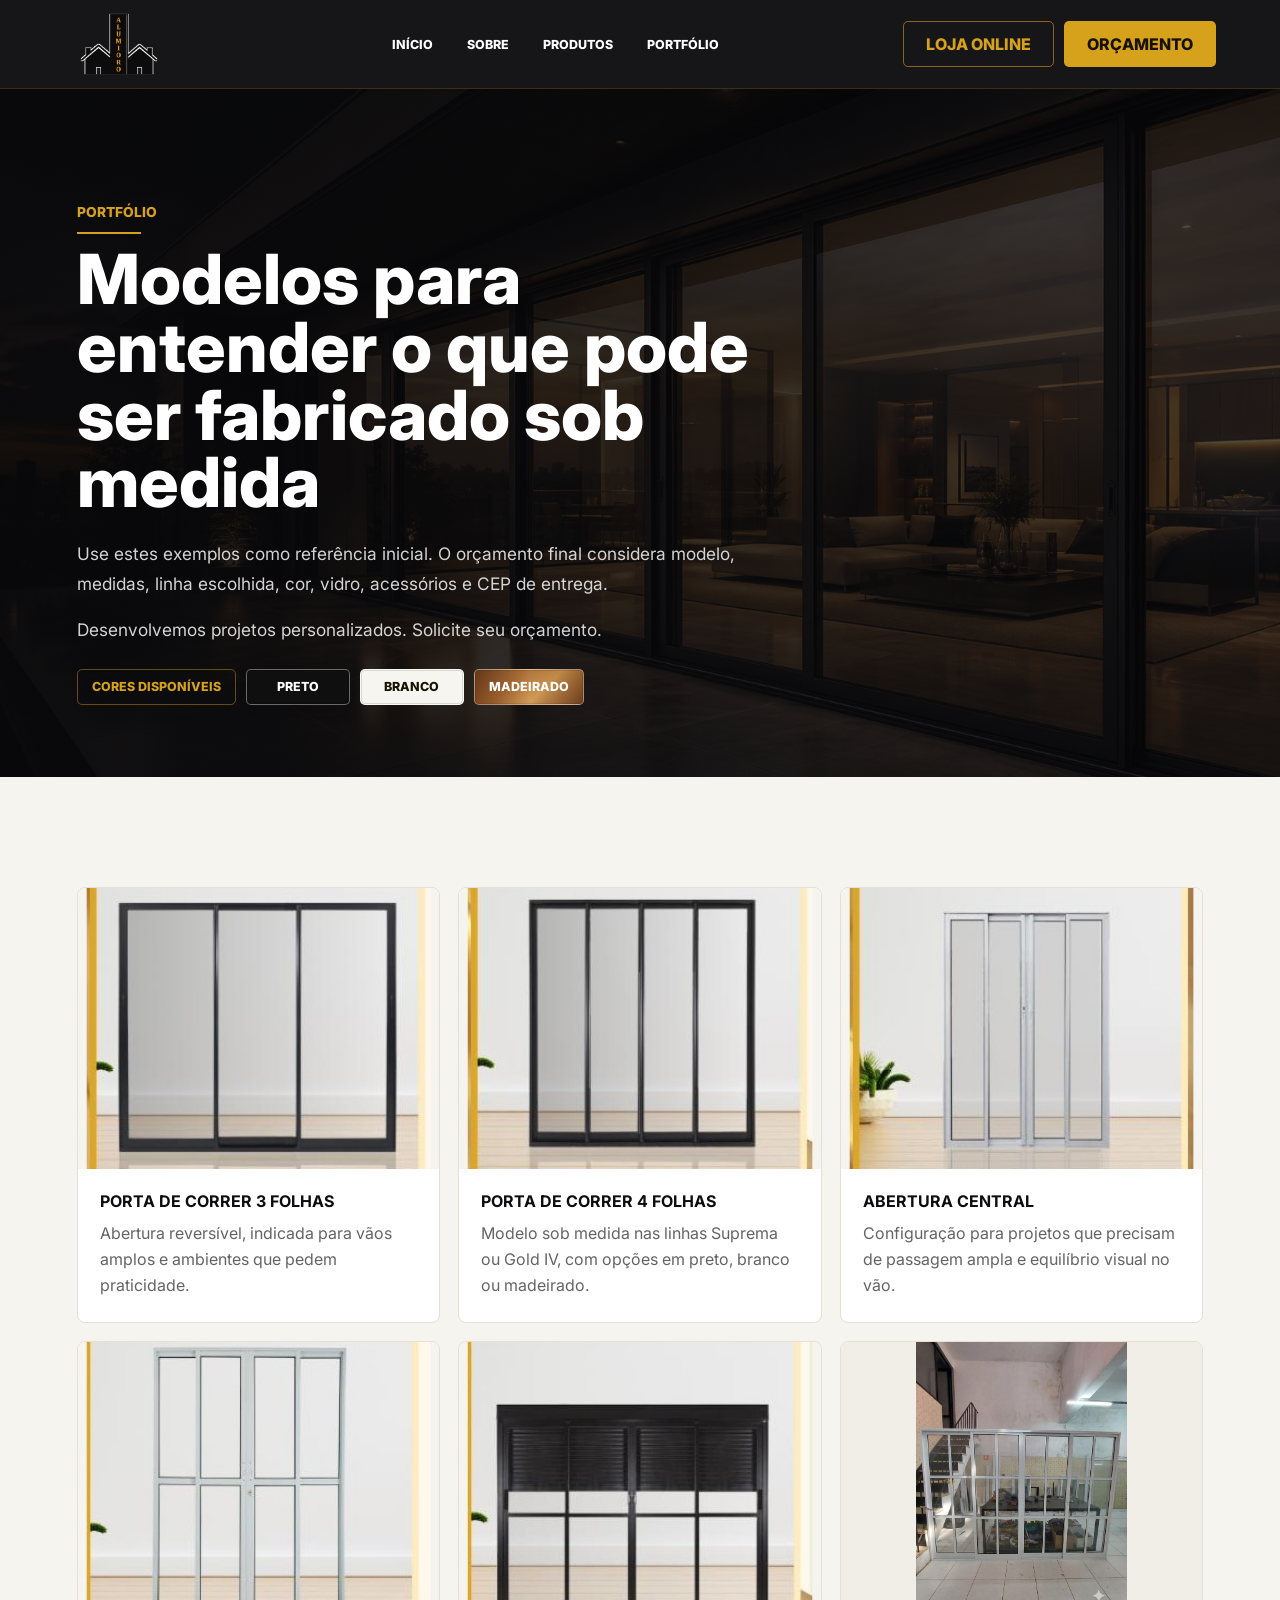
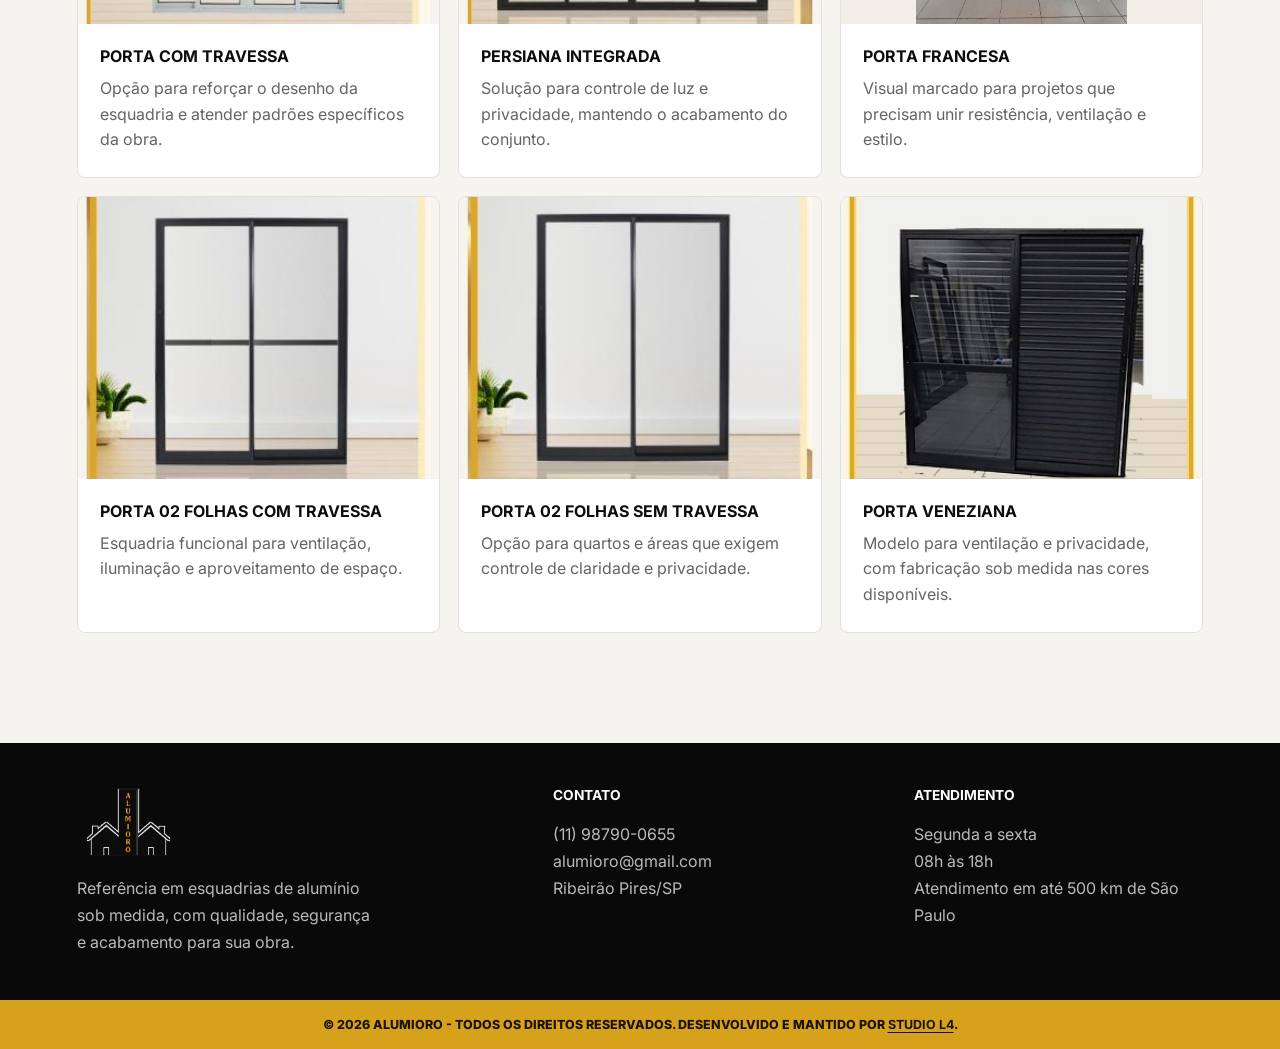
==== commit 5b5fc6f5: "Atualiza imagem do card porta francesa" ====
--- a/demonstracao.html
+++ b/demonstracao.html
@@ -76,7 +76,7 @@
             <p>Solução para controle de luz e privacidade, mantendo o acabamento do conjunto.</p>
           </article>
           <article class="showcase-card">
-            <img src="assets/images/produtos/porta-quadriculada.jpg" alt="Porta francesa de correr">
+            <img class="showcase-image-contain" src="assets/images/produtos/porta-francesa.jpg" alt="Porta francesa de correr">
             <h3>porta francesa</h3>
             <p>Visual marcado para projetos que precisam unir resistência, ventilação e estilo.</p>
           </article>
--- a/styles.css
+++ b/styles.css
@@ -688,6 +688,10 @@
   background: #f1eee7;
 }
 
+.showcase-card img.showcase-image-contain {
+  object-fit: contain;
+}
+
 .showcase-card h3 {
   margin: 22px 22px 10px;
   font-size: 1rem;
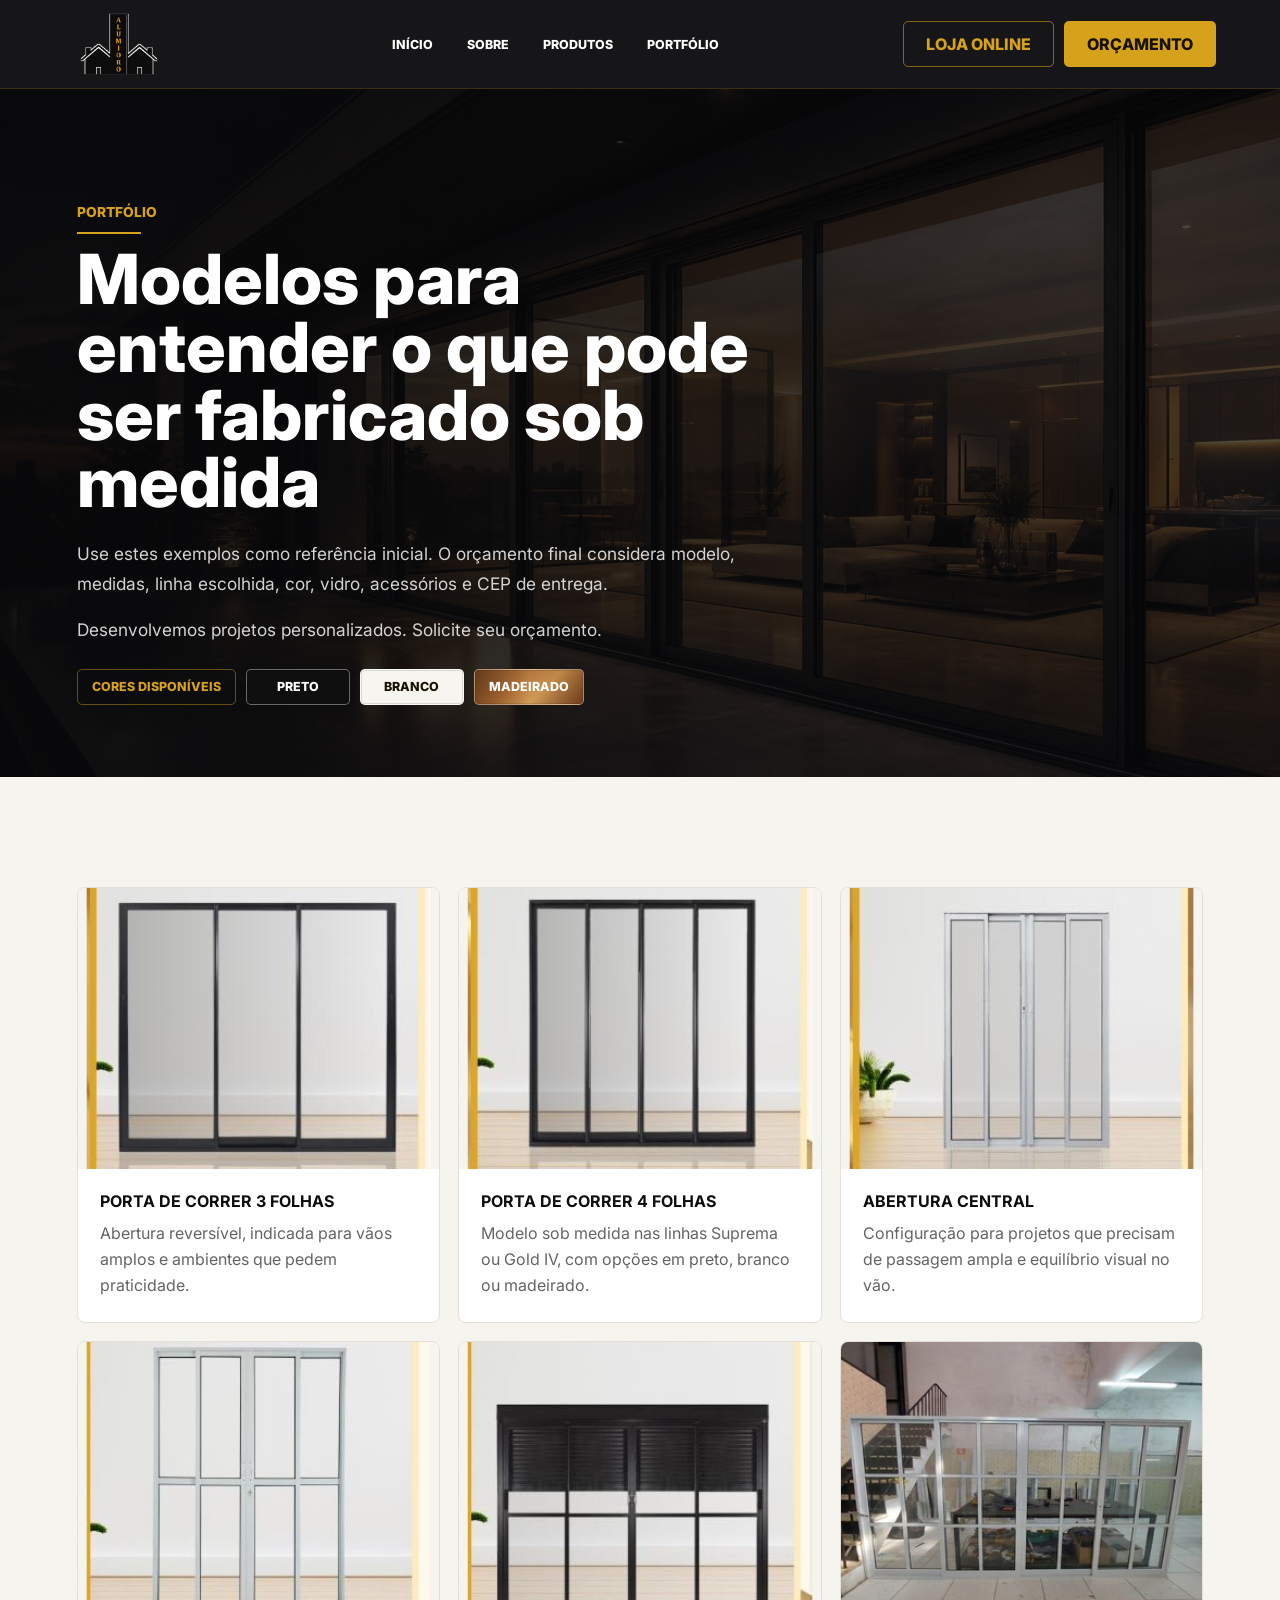
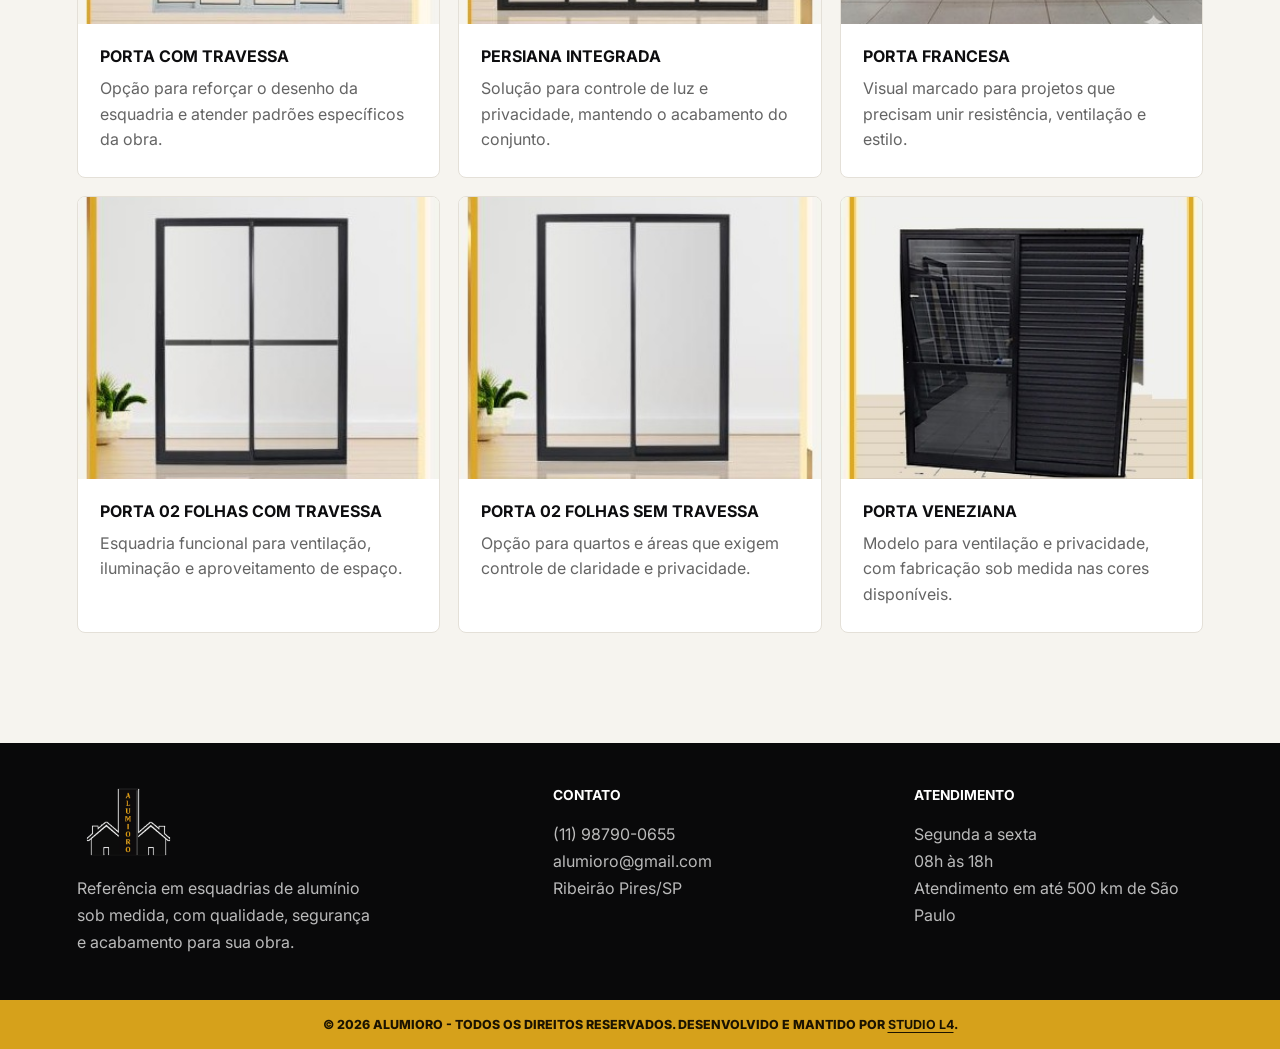
==== commit 0d76b7b7: "Ajusta encaixe da imagem porta francesa" ====
--- a/demonstracao.html
+++ b/demonstracao.html
@@ -76,7 +76,7 @@
             <p>Solução para controle de luz e privacidade, mantendo o acabamento do conjunto.</p>
           </article>
           <article class="showcase-card">
-            <img class="showcase-image-contain" src="assets/images/produtos/porta-francesa.jpg" alt="Porta francesa de correr">
+            <img src="assets/images/produtos/porta-francesa.jpg" alt="Porta francesa de correr">
             <h3>porta francesa</h3>
             <p>Visual marcado para projetos que precisam unir resistência, ventilação e estilo.</p>
           </article>
--- a/styles.css
+++ b/styles.css
@@ -688,10 +688,6 @@
   background: #f1eee7;
 }
 
-.showcase-card img.showcase-image-contain {
-  object-fit: contain;
-}
-
 .showcase-card h3 {
   margin: 22px 22px 10px;
   font-size: 1rem;
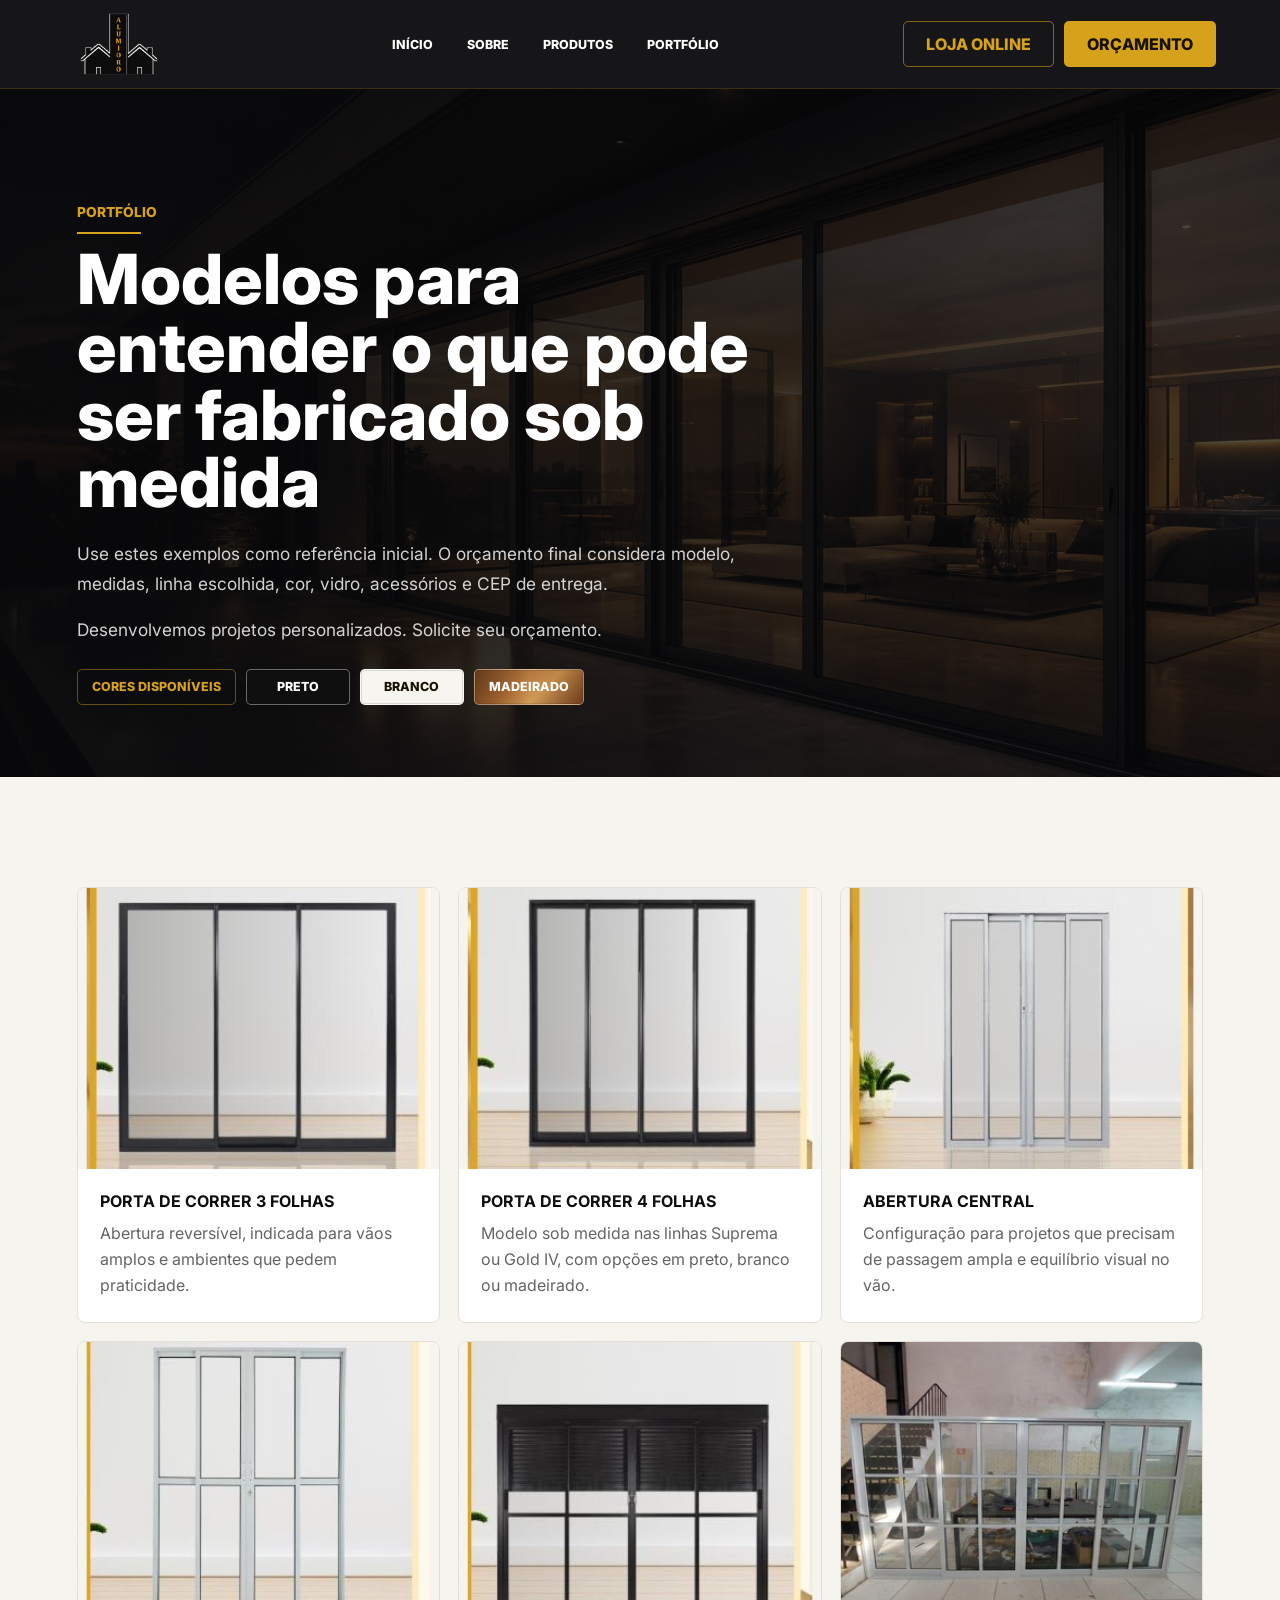
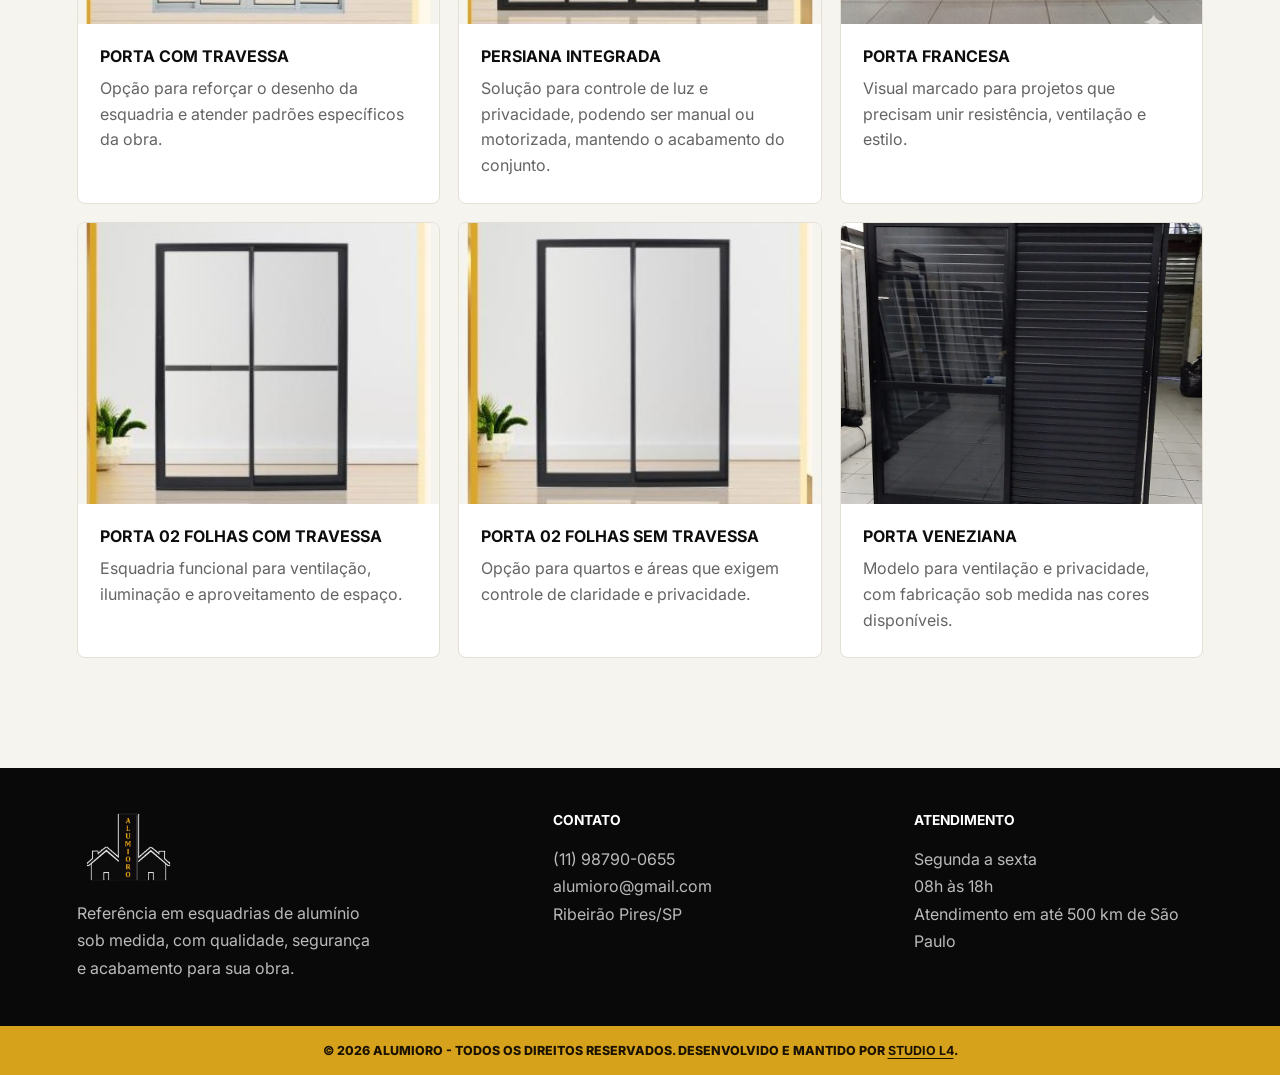
==== commit 9016ed44: "Atualiza texto de persiana integrada" ====
--- a/demonstracao.html
+++ b/demonstracao.html
@@ -73,7 +73,7 @@
           <article class="showcase-card">
             <img src="assets/images/produtos/porta-persiana-integrada.jpg" alt="Porta de correr com persiana integrada">
             <h3>Persiana integrada</h3>
-            <p>Solução para controle de luz e privacidade, mantendo o acabamento do conjunto.</p>
+            <p>Solução para controle de luz e privacidade, podendo ser manual ou motorizada, mantendo o acabamento do conjunto.</p>
           </article>
           <article class="showcase-card">
             <img src="assets/images/produtos/porta-francesa.jpg" alt="Porta francesa de correr">
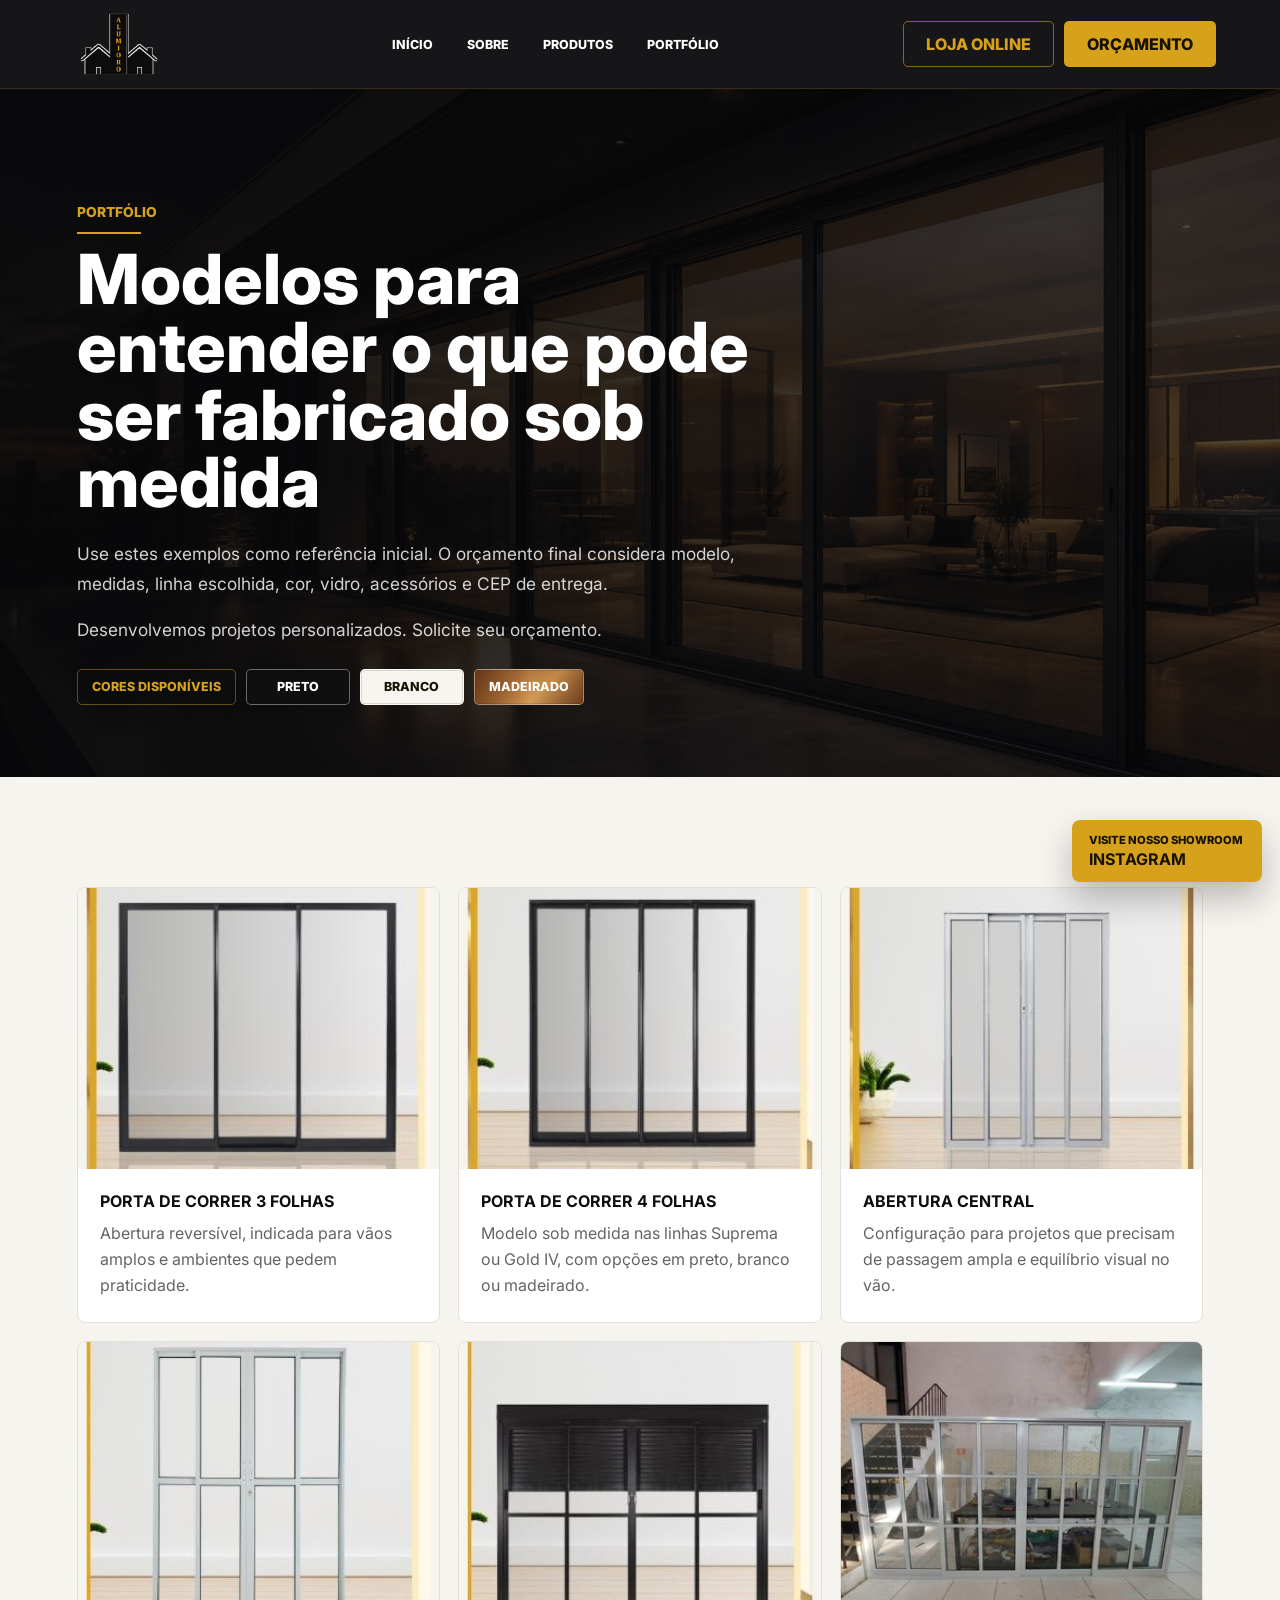
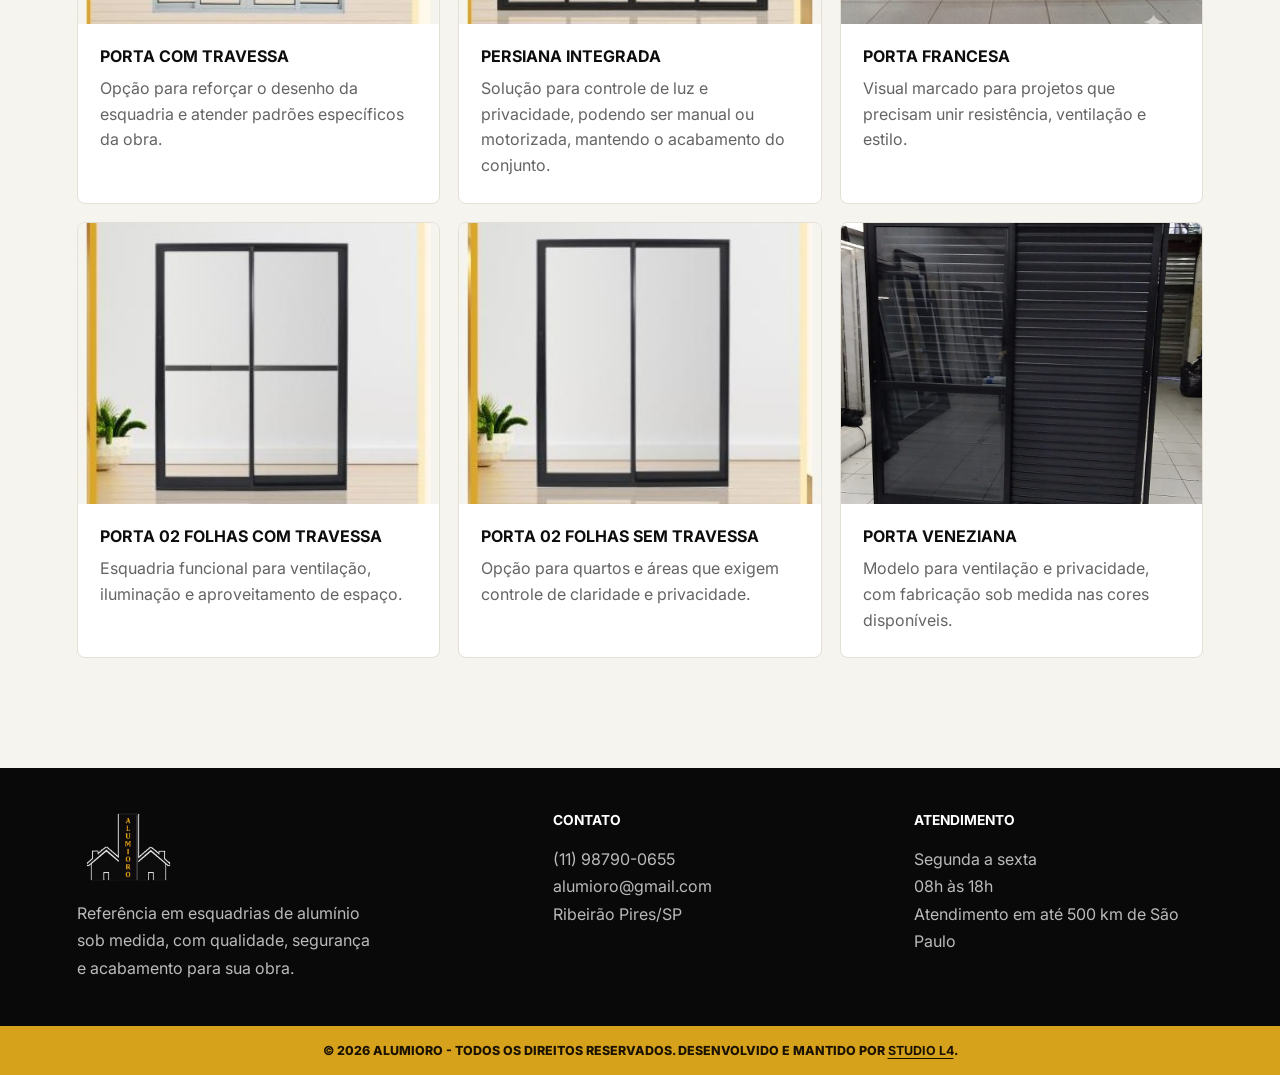
==== commit 0a7e3663: "Inclui botao do Instagram no portfolio" ====
--- a/demonstracao.html
+++ b/demonstracao.html
@@ -124,6 +124,11 @@
       </div>
     </footer>
 
+    <a class="showroom-fixed" href="https://www.instagram.com/alumioro?igsh=bDhqZnlkcDVxOXU5" target="_blank" rel="noopener" aria-label="Visite nosso showroom no Instagram">
+      <span>Visite nosso showroom</span>
+      <strong>Instagram</strong>
+    </a>
+
     <script src="script.js"></script>
   </body>
 </html>
